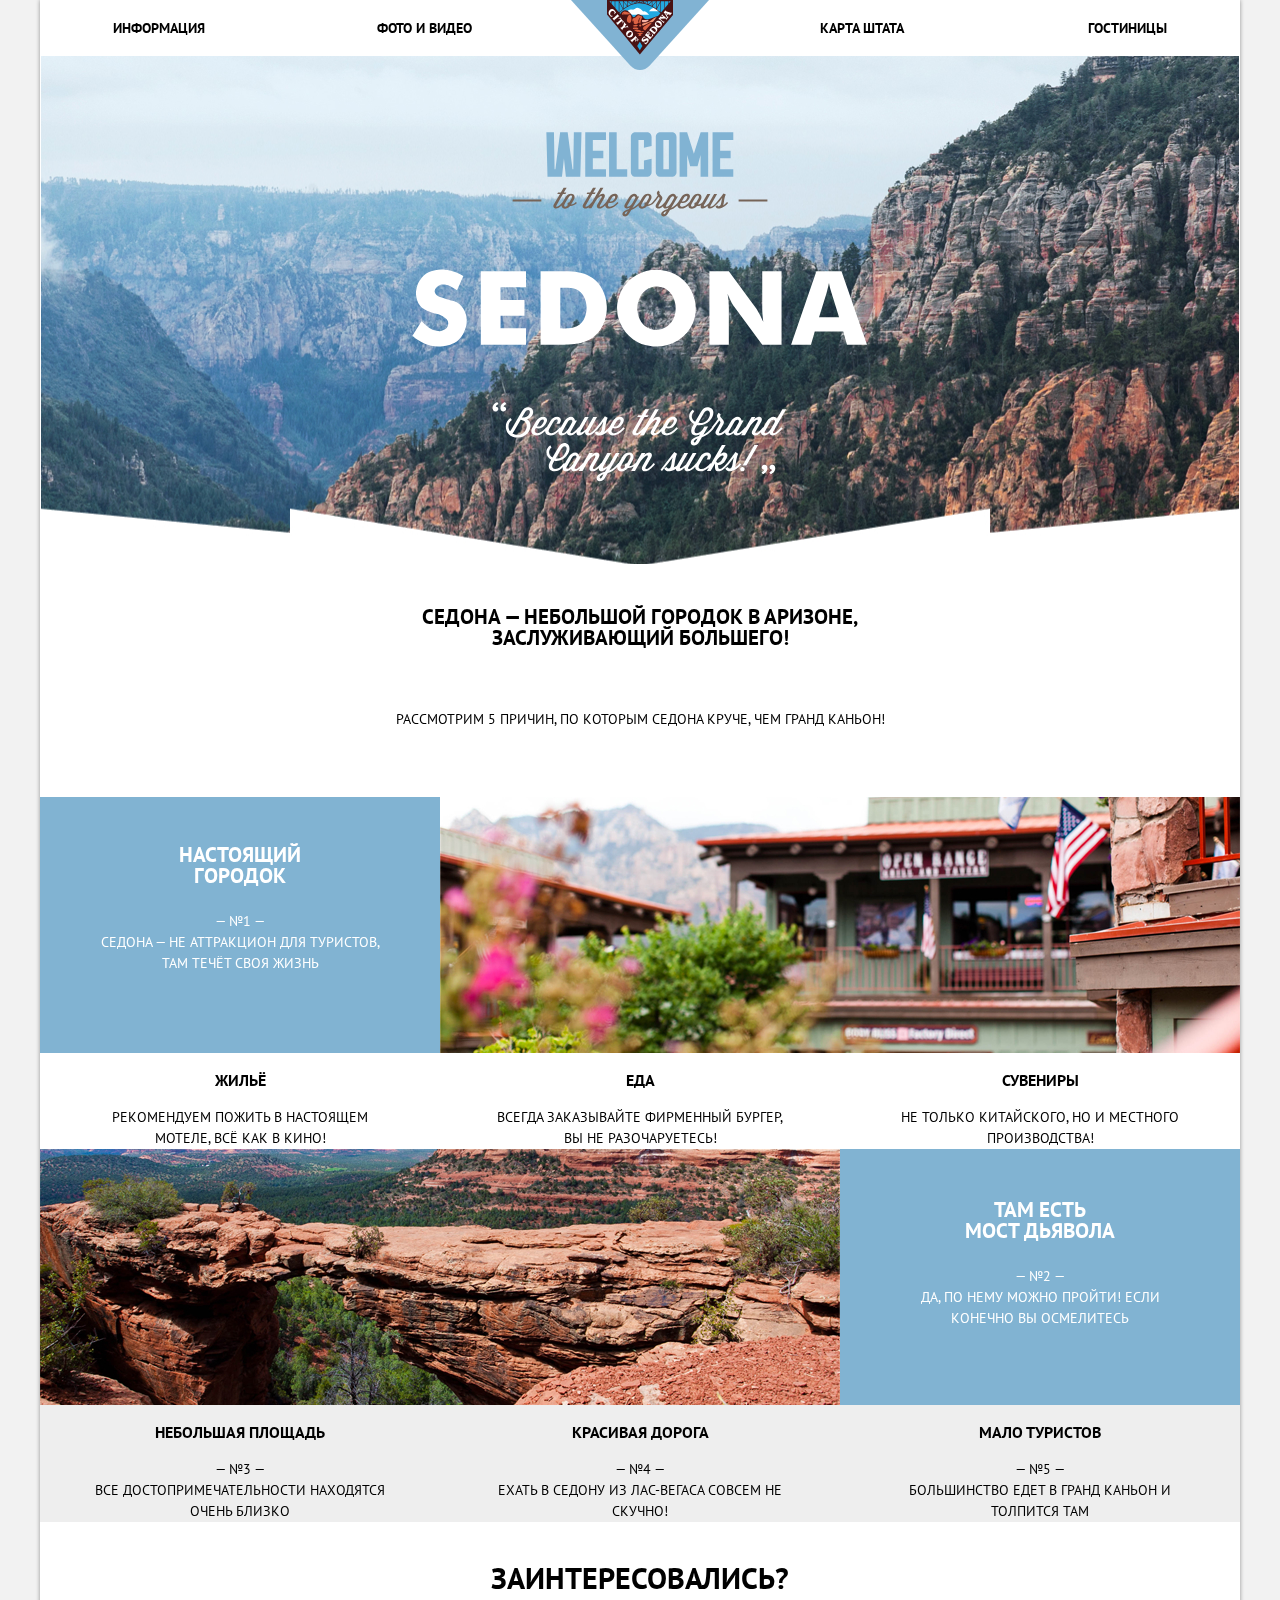
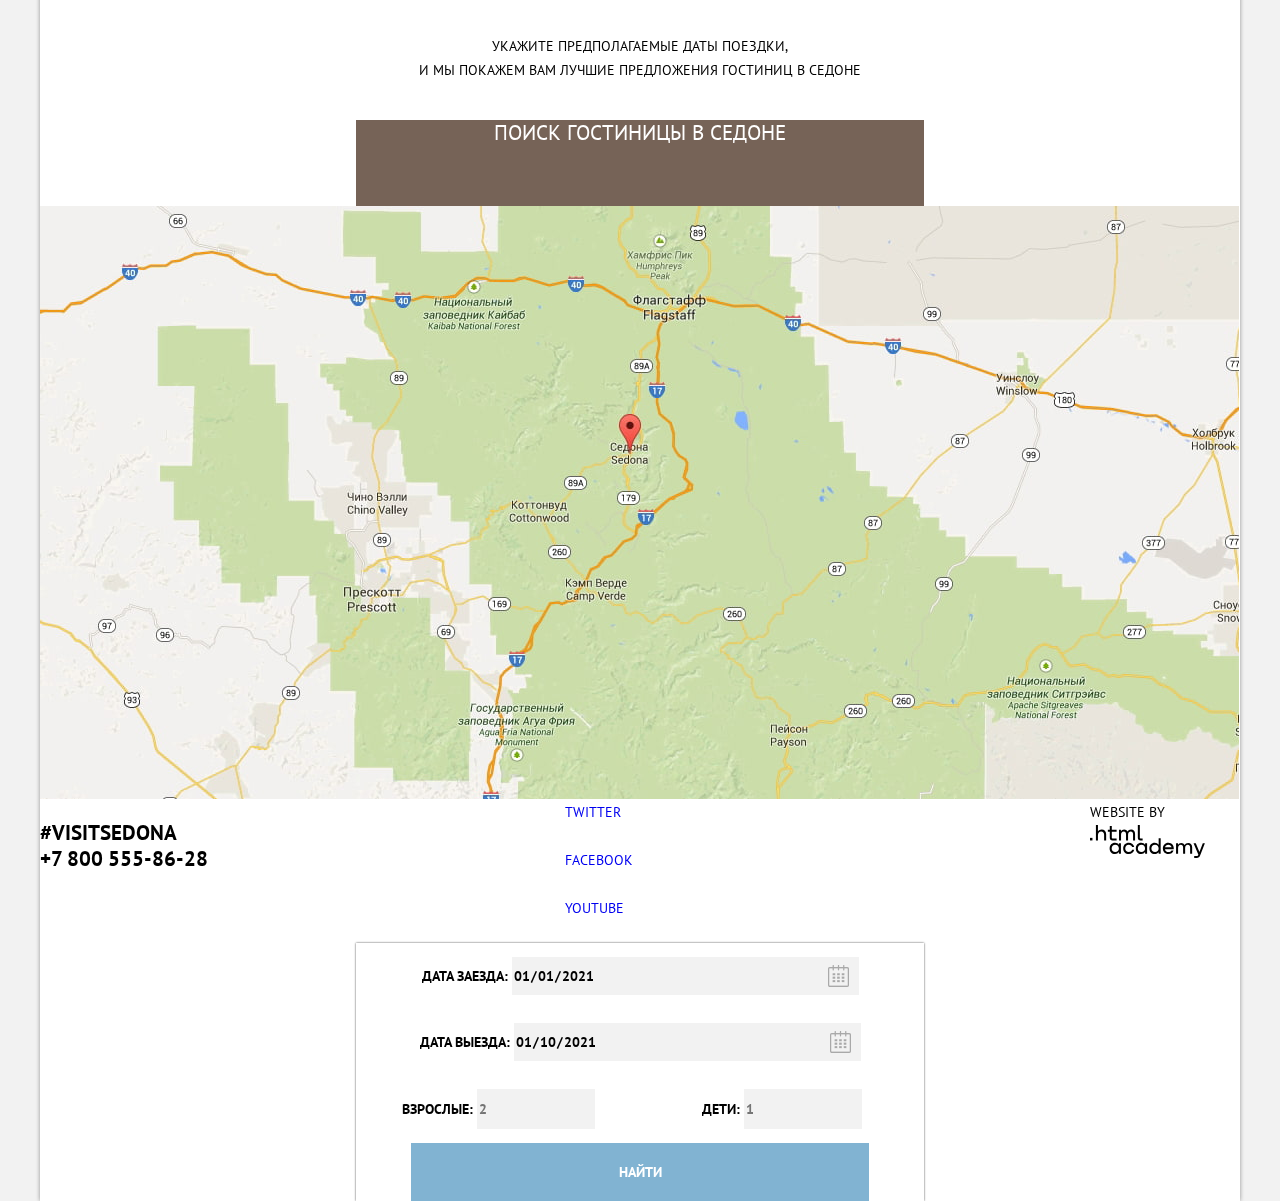
==== index.html @ ba6fc494 "Сетка на флексах для главной страницы" ====
<!DOCTYPE html>
<html class="page" lang="ru">
  <head>
    <meta charset="utf-8">
    <title>Седона — небольшой городок в Аризоне</title>
    <link href="https://fonts.googleapis.com/css2?family=PT+Sans:wght@400;700&display=swap" rel="stylesheet">
    <link href="css/normalize.css" rel="stylesheet">
    <link href="css/style.css" rel="stylesheet">
    <link rel="icon" href="favicon.ico">
    <link rel="icon" href="img/favicon/icon.svg" type="image/svg+xml">
    <link rel="apple-touch-icon" href="img/favicon/180.png">
    <link rel="manifest" href="manifest.webmanifest">
  </head>

  <body>
    <div class="wrapper">
    <header class="main-header">
      
        <a  class="main-header-logo">
          <img src="img/logo.svg" width="138" height="70" alt="Логотип сайта города «Седона»">
        </a>
      <nav class="main-nav"> 
          <ul class="site-nav">
            <li><a href="blank.html">Информация</a></li>
            <li><a href="blank.html">Фото и видео</a></li>
            <li><a href="blank.html">Карта штата</a></li>
            <li><a href="catalog.html">Гостиницы</a></li>
          </ul>
        
      </nav>
    </header>

    <main class="container">
      <div class="container-header"> 
        <div class="container-header-img">
          <img src="img/welcom_sedona.svg" width="456" height="350" alt="Добро пожаловать в Седону">
        </div>
        <h1>Седона — небольшой городок в Аризоне,<br> заслуживающий большего!</h1>
        <p>Рассмотрим 5 причин, по которым Седона круче, чем гранд каньон!</p>
      </div>
      <section class="features">
        <h2 class="visually-hidden">Преимущества и рекомендации</h2>
        <ul class="features-list">
          <li class="feature-item feature-item-left">
            <div>
            <h3>Настоящий <br> городок</h3>
            <p>— №1 —</p>
            <p>Седона — не аттракцион для туристов, там течёт своя жизнь</p>
            </div>
            <div>
              <img class="as" src="img/cause-1.jpg" width="800" height="256" alt="Одно из зданий города">
            </div>
          </li>
          <li>  
            <ul class="features-list features-list-body">
              <li class="feature-item">
                <h3>Жильё</h3>
                
                <p>Рекомендуем пожить в настоящем мотеле, всё как в кино!</p>
              </li>
              <li class="feature-item">
                <h3>Еда</h3>
                
                <p>Всегда заказывайте фирменный бургер, вы не разочаруетесь!</p>
              </li>
              <li class="feature-item">
                <h3>Сувениры</h3>
                
                <p>Не только китайского, но и местного производства!</p>
              </li>
            </ul>
          </li>
          <li class="feature-item feature-item-right">
            <div><img src="img/cause-2.jpg" width="800" height="256" alt="Мост дьявола"></div>
            <div>
              <h3>Там есть <br> Мост дьявола</h3>
              <p>— №2 —</p>
              <p>Да, по нему можно пройти! Если конечно вы осмелитесь</p>
            </div>
          </li>
          <li>
            <ul class="features-list feature-item-bg features-list-body">
              <li class="feature-item">
                <h3>небольшая площадь</h3>
                <p>— №3 —</p>
                <p>все достопримечательности находятся очень близко</p>
              </li>
              <li class="feature-item">
                <h3>красивая дорога</h3>
                <p>— №4 —</p>
                <p>ехать в седону из лас-вегаса совсем не скучно!</p>
              </li>
              <li class="feature-item">
                <h3>мало туристов</h3>
                <p>— №5 —</p>
                <p>большинство едет в гранд каньон и толпится там</p>
              </li>
            </ul>
          </li>
        </ul>
      </section>

      <section class="search">
        <h2 class="visually-hidden">Поиск гостиниц</h2>
        <h3>Заинтересовались?</h3>
        <p class="search-info">Укажите предполагаемые даты поездки,<br>и мы покажем вам лучшие предложения гостиниц в седоне</p>
        <a class="button modal-button" href="blank.html">Поиск гостиницы в Седоне</a>
      </section>

      <section class="map">
        <h2 class="visually-hidden">Карта города</h2>
        <img src="img/map.jpg" width="1199" height="594" alt="Картагорода Седона">
      </section>
    
    </main>

    <footer class="main-footer">
      <div class="container">
      <section class="footer-contacts">
        <h2 class="visually-hidden">Телефон</h2>
        <p>
          #visitSEDONA<br>
          <a  class="footer-phone" href="tel:+78005558628">+7 800 555-86-28</a>
        </p>
      </section>
      <section class="footer-social">
        <h2 class="visually-hidden">Социальные сети</h2>
        <ul class="footer-social-icon">
          <li>
            <a class="social-link social-link_twitter" href="#">Twitter</a>
          </li>
          <li>
            <a class="social-link social-link_facebook" href="#">Facebook</a>
          </li>
          <li>
            <a class="social-link social-link_youtube" href="#">YouTube</a>
          </li>
        </ul>
      </section>
      <p class="footer-copyright">
        Website by
        <a  class="footer-copy footer-copy_logo" href="https://htmlacademy.ru/intensive/htmlcss"></a>
      </p>
    </div>
    </footer>

    <section class="modal">
      <h2 class="visually-hidden">Форма поиска</h2>
      <form class="search-form" action="https://echo.htmlacademy.ru" method="post">
        <p>
          <label for="appointment-date">Дата заезда:</label>
          <input id="appointment-date" type="date" name="date" value="2021-01-01"> 
        </p>
        <p>
          <label for="checkout-date">Дата выезда:</label>
          <input id="checkout-date" type="date" name="date" value="2021-01-10">
        </p>
        <p>
          <label for="appointment-name">Взрослые:</label>
          <input id="appointment-name" type="number" name="grown" placeholder="2">
        </p>
        <p>
          <label for="appointment-phone">Дети:</label>
          <input id="appointment-phone" type="number" name="child" placeholder="1">
        </p>
        <button class="button search-button" type="submit">Найти</button>
      </form>
    </section>
  </div>
  </body>
</html>
---- css/style.css ----
/* Variables */

:root {
  --basic-black: #000000;
  --basic-white: #ffffff;
  --text-hover: #81b3d2;
  --button-first-default: #81b3d2;
  --button-first-hover: #669ec0;
  --button-first-activated: #5496bd;
  --button-second-default: #766357;
  --button-second-hover: #604e43;
  --button-second-activated: #503e33;
  --button-third-default: #81b3d2;
  --button-third-hover: #669ec0;
  --button-third-activated: #5496bd;
  --nav-default: #766357;
  --nav-hover: #81b3d2;
  --nav-focus: #000000;
  --list-item-header: #81b3d2;
  --list-item-bg: #eeeeee;
  --sorting-list-default: #81b3d2;
  --sorting-list-hover: #81b3d2;
  --sorting-list-focus: #000000;
  --catalog-name-hover: #81b3d2;

  --special-catalog: #666666;
  --special-search: #333333;
  --special-rating: #f2f2f2;
}

/* Global */

html {
  background-color: #f2f2f2;
}

.page {
  height: 100%;
}

.wrapper {
  background-color: #ffffff;
  max-width: 1200px;
  margin: 0 auto;
  font-family: "PT Sans", Arial, sans-serif;
  font-size: 14px;
  line-height: 21px;
  font-weight: 400;
  color: var(--basic-black);
  text-transform: uppercase;
  filter: drop-shadow(0 0 2px rgba(0, 0, 0, 0.4));
  min-height: 100%;
  display: grid;
  grid-template-rows: min-content 1fr min-content;
  align-content: start;
}

a {
  text-decoration: none;
}

img {
  max-width: 100%;
  height: auto;
}

.visually-hidden {
  position: absolute;
  width: 1px;
  height: 1px;
  margin: -1px;
  border: 0;
  padding: 0;
  white-space: nowrap;
  clip-path: inset(100%);
  clip: rect(0 0 0 0);
  overflow: hidden;
}

/* Main header */

.main-header {
  grid-column: 1 / -1;
  grid-row: 1 / 2;
  display: grid;
  grid-template-rows: min-content 1fr;
  position: relative;
}

.main-nav {
  padding: 15px 73px;
  font-size: 14px;
  line-height: 26px;
  font-weight: 700;
  color: var(--basic-black);
  background-color: transparent;
}

.main-header-logo {
  order: 1;
  justify-self: center;
  position: absolute;
  left: 531px;
  top: 0;
}

.main-nav-wrapper {
  background-color: var(--basic-white);
}

.site-nav {
  display: grid;
  grid-template-columns: repeat(4, 1fr);
  margin: 0;
  padding: 0;
  list-style: none;
}

.site-nav li:first-of-type,
.site-nav li:nth-of-type(2) {
  text-align: left;
}
.site-nav li:last-of-type,
.site-nav li:nth-last-of-type(2) {
  text-align: right;
}

/* User navigation */

.site-nav a {
  color: var(--basic-black);
}

.site-nav a:hover {
  color: var(--nav-hover);
}
.site-nav a:focus {
  color: var(--nav-focus);
  opacity: 30%;
}

.site-nav a:default {
  color: var(--nav-default);
}

.container-header {
  display: flex;
  flex-direction: column;
  align-items: center;
}

.container-header-img {
  padding: 76px 371px;
  background-color: #806969;
  background-image: url("../img/bg.jpg");
  background-position: top center;
  background-repeat: no-repeat;
}

.container-header h1 {
  font-size: 21px;
  text-align: center;
  margin: 42px 10px;
}

.container-header p {
  line-height: 26px;
  margin: 16px 10px 51px;
}

/* Features */

.features-list {
  list-style: none;
  padding: 0;
}

.features-list-body {
  display: grid;
  grid-template-columns: repeat(3, 1fr);
}

.feature-item {
  text-align: center;
}

.feature-item-left {
  display: grid;
  grid-template-columns: 400px 1fr;
  background-color: var(--list-item-header);
  color: var(--basic-white);
}

.feature-item-left h3 {
  font-size: 21px;
  line-height: 21px;
  font-weight: 700;
  margin: 47px 10px 25px;
}

.feature-item-right {
  display: grid;
  grid-template-columns: 1fr 400px;
  background-color: var(--list-item-header);
  color: var(--basic-white);
}

.feature-item-right h3 {
  font-size: 21px;
  line-height: 21px;
  font-weight: 700;
  margin: 50px 10px 25px;
}

.feature-item p {
  margin: 0 49px;
}

.feature-item img {
  display: block;
}

.feature-item-bg {
  background-color: var(--list-item-bg);
}

/* Search */

.search {
  display: flex;
  flex-direction: column;
  align-items: center;
  line-height: 24px;
}

.search h3 {
  font-size: 30px;
  font-weight: 700;
}

.search-info {
  font-size: 14px;
  text-align: center;
}

/* Button */

.button {
  font: inherit;
  text-align: center;
  color: var(--basic-white);
  vertical-align: middle;
  text-transform: uppercase;
  border: none;
}

.modal-button {
  display: inline-block;
  width: 568px;
  height: 86px;
  font-size: 21px;
  line-height: 26px;
  margin-top: 24px;
  background-color: var(--button-second-default);
}

.modal-button:hover {
  background-color: var(--button-second-hover);
}

.modal-button:active {
  background-color: var(--button-second-activated);
}

.map {
  display: flex;
}

/* Main footer */

.main-footer {
  line-height: 26px;
  background-position: 0 0;
  background-repeat: repeat;
}

.main-footer .container {
  display: grid;
  grid-template-columns: 1fr 1fr 1fr;
}

.footer-contacts {
  margin: 0;
  width: 200px;
  font-size: 21px;
  font-weight: 700;
}

.footer-contacts a {
  color: var(--basic-black);
  text-decoration: none;
}

.footer-social {
  width: 150px;
  justify-self: center;
}

.footer-copyright {
  max-width: 150px;
  margin: 0;
  justify-self: end;
}

/* Social button */

.footer-social-icon {
  display: flex;
  flex-direction: column;
  justify-content: space-between;
  margin: 0;
  padding: 0;
  list-style: none;
}

.social-link {
  display: inline-block;
  text-align: center;
  width: 46px;
  height: 48px;
}

.footer-copy {
  display: inline-block;
  width: 115px;
  height: 33px;
}

.footer-copy_logo {
  background-image: url(../img/logo_htmlacademy.svg);
}

.footer-copy_logo:hover {
  background-image: url(../img/logo_htmlacademy-hover.svg);
}

.footer-copy_logo:active {
  background-image: url(../img/logo_htmlacademy-active.svg);
}

/* Modal */

.modal {
  width: 568px;
  justify-self: center;
  line-height: 26px;
  font-weight: 700;
  text-align: center;
  color: var(--basic-black);
  background-color: var(--basic-white);
  box-shadow: 0 0 2px rgba(0, 0, 0, 0.7);
}

/* Modal form */

.search-form {
  display: grid;
  grid-template-columns: repeat(2, 1fr);
}

.search-form p,
.search-form .search-button {
  grid-column: 1 / -1;
}

.search-form p:nth-last-of-type(2) {
  grid-column: 1 / 2;
}
.search-form p:last-of-type {
  grid-column: 2 / -1;
}
.search-form input[type="date"],
.search-form input[type="date"] {
  font: inherit;
  background-color: #f2f2f2;
  text-transform: uppercase;
  border: none;
  width: 346px;
  height: 38px;
}

.search-form input[type="number"],
.search-form input[type="number"] {
  font: inherit;
  background-color: #f2f2f2;
  text-transform: uppercase;
  border: none;
  width: 114px;
  height: 38px;
}

[type="date"] {
  background: #f2f2f2 url(../img/calendar.png) 97% 50% no-repeat;
  background-size: 21px;
}

[type="date"]:hover {
  background: #f2f2f2 url(../img/calendar-hover.png) 97% 50% no-repeat;
  background-size: 21px;
}

[type="date"]:active {
  background: #f2f2f2 url(../img/calendar-active.png) 97% 50% no-repeat;
  background-size: 21px;
}

[type="date"]::-webkit-inner-spin-button {
  display: none;
}
[type="date"]::-webkit-calendar-picker-indicator {
  opacity: 0;
}

.search-button {
  width: 458px;
  height: 58px;
  background-color: var(--button-first-default);
  justify-self: center;
}

.search-button:hover {
  background-color: var(--button-first-hover);
}

.search-button:active {
  background-color: var(--button-first-activated);
}

/* Filters */

.filter {
  font-size: 14px;
  line-height: 21px;
  color: var(--basic-white);
  background-color: #806969;
  background-image: url("../img/search-bg.png");
  background-position: top center;
  background-repeat: no-repeat;
}

.filter ul {
  list-style: none;
  line-height: 22px;
}

.filter h3 {
  font-size: 16px;
  font-weight: 700;
}

.catalog-filter {
  display: grid;
  grid-template-columns: min-content min-content 1fr;
  margin: 0;
  margin-bottom: 15px;
  padding: 0;
}

.price-filter {
  width: 317px;
  margin: 0 73px;
  padding: 0;
  justify-self: end;
}

/* Catalog */

.sorting {
  font-size: 12px;
  line-height: 18px;
  display: grid;
  grid-template-columns: repeat(4, 1fr);
}

.sorting h3 {
  font-size: 21px;
  line-height: 26px;
  font-weight: 700;
}

.sorting-list {
  list-style: none;
}

.sorting-list a {
  color: var(--basic-black);
  opacity: 30%;
}

.sorting-list a:hover {
  color: var(--sorting-list-hover);
  opacity: 100%;
}
.sorting-list a:focus {
  color: var(--sorting-list-focus);
  opacity: 100%;
}

.sorting-list a:default {
  color: var(--sorting-list-default);
  opacity: 100%;
}

.catalog-item {
  list-style: none;
  display: grid;
  grid-template-columns: 135px 1fr 112px;
}

.catalog-item-info {
  order: 1;
}

.catalog-rating {
  order: 2;
}

.catalog-item h3 {
  font-size: 21px;
  line-height: 26px;
  font-weight: 700;
}

.catalog-item-name {
  color: var(--basic-black);
}

.catalog-item-name:hover {
  color: var(--catalog-name-hover);
}
.catalog-item-name:focus {
  color: var(--basic-black);
  opacity: 30%;
}

.catalog-rating {
  color: var(--special-catalog);
}

.catalog-rating p {
  background-color: var(--special-rating);
}

.details-button {
  display: inline-block;
  width: 110px;
  height: 27px;
  background-color: var(--button-third-default);
}

.details-button:hover {
  background-color: var(--button-third-hover);
}

.details-button:active {
  color: rgba(255, 255, 255, 0.3);
  background-color: var(--button-third-activated);
}

.reservation-button {
  width: 142px;
  height: 27px;
  background-color: var(--button-second-default);
}

.reservation-button:hover {
  background-color: var(--button-second-hover);
}

.reservation-button:active {
  background-color: var(--button-second-activated);
}
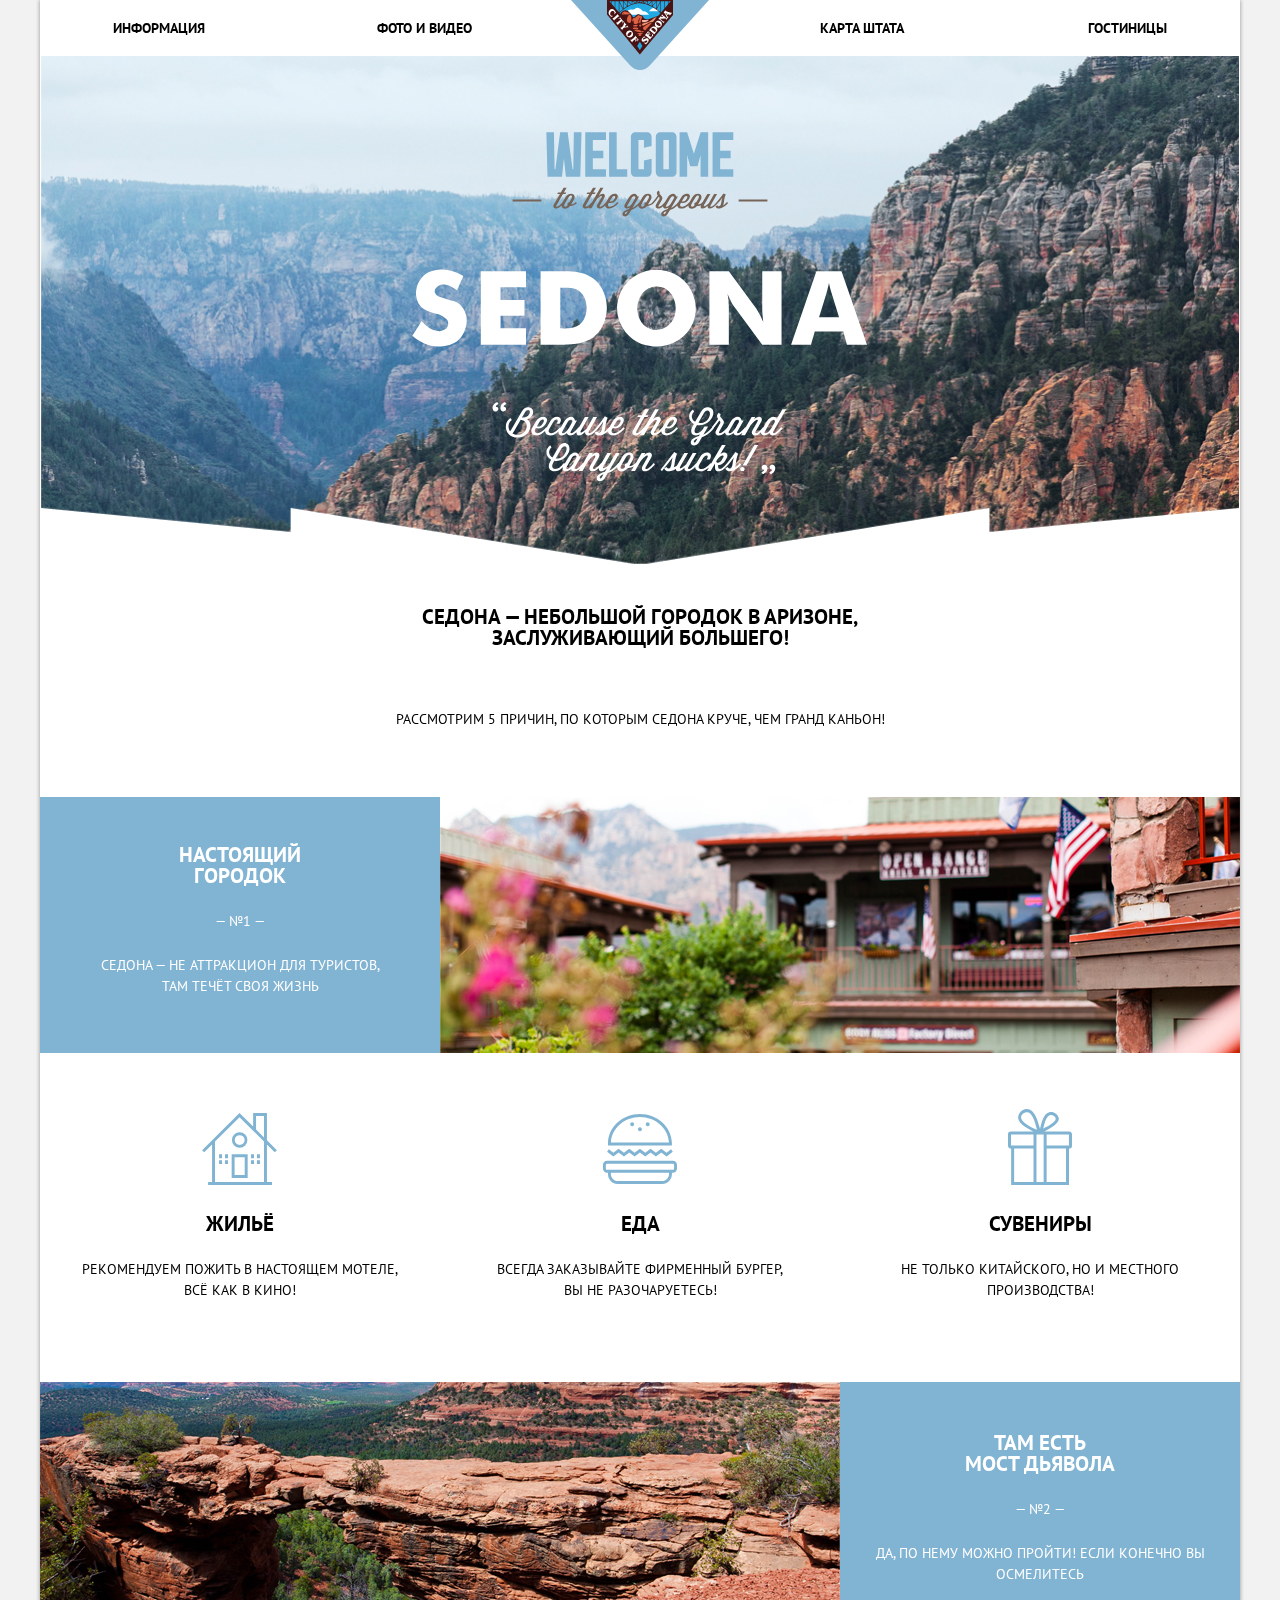
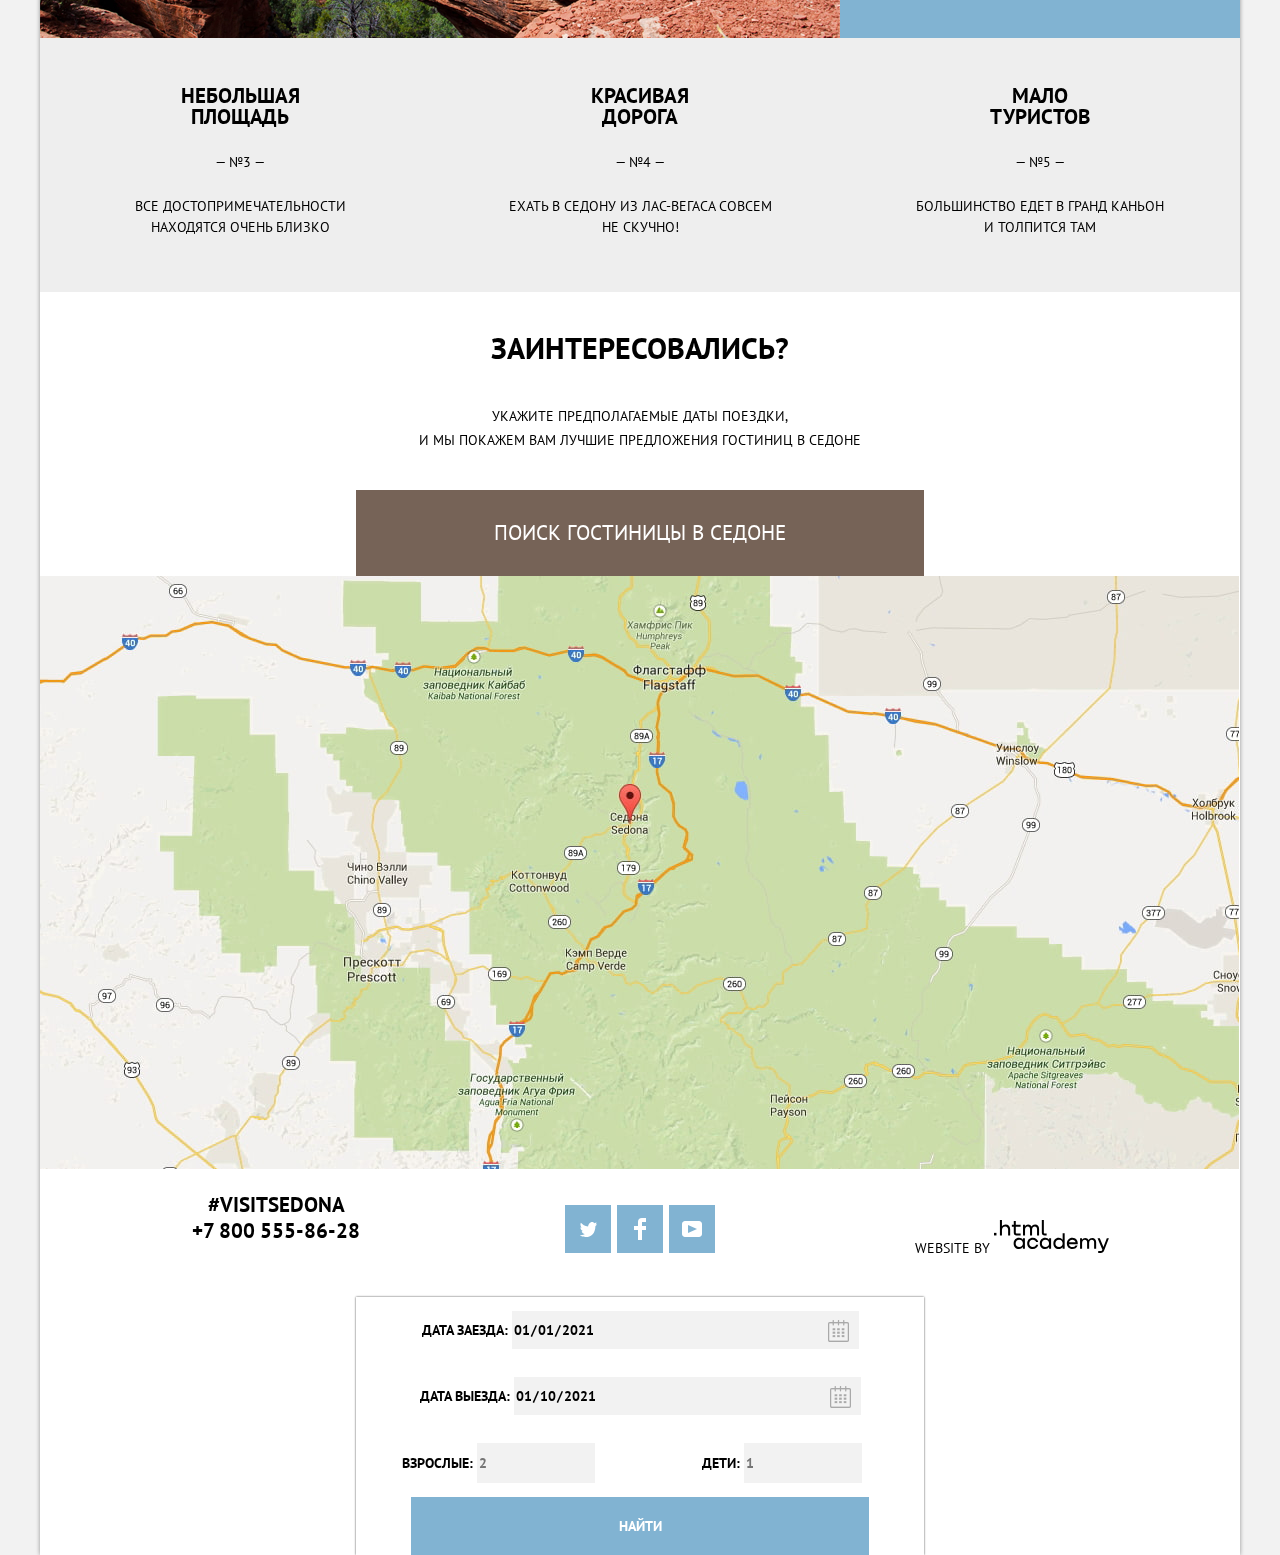
==== commit 4f59a4a1: "Декоративные элементы на главной странице" ====
--- a/index.html
+++ b/index.html
@@ -45,7 +45,7 @@
             <div>
             <h3>Настоящий <br> городок</h3>
             <p>— №1 —</p>
-            <p>Седона — не аттракцион для туристов, там течёт своя жизнь</p>
+            <p class="feature-item-left-p">Седона — не аттракцион для туристов,<br>там течёт своя жизнь</p>
             </div>
             <div>
               <img class="as" src="img/cause-1.jpg" width="800" height="256" alt="Одно из зданий города">
@@ -54,19 +54,19 @@
           <li>  
             <ul class="features-list features-list-body">
               <li class="feature-item">
-                <h3>Жильё</h3>
+                <h3 class="feature-item-icon icon-left">Жильё</h3>
                 
-                <p>Рекомендуем пожить в настоящем мотеле, всё как в кино!</p>
+                <p class="feature-item-p">Рекомендуем пожить в настоящем мотеле,<br>всё как в кино!</p>
               </li>
               <li class="feature-item">
-                <h3>Еда</h3>
+                <h3 class="feature-item-icon icon-middle">Еда</h3>
                 
-                <p>Всегда заказывайте фирменный бургер, вы не разочаруетесь!</p>
+                <p class="feature-item-p">Всегда заказывайте фирменный бургер,<br>вы не разочаруетесь!</p>
               </li>
               <li class="feature-item">
-                <h3>Сувениры</h3>
+                <h3 class="feature-item-icon icon-right">Сувениры</h3>
                 
-                <p>Не только китайского, но и местного производства!</p>
+                <p class="feature-item-p">Не только китайского, но и местного<br>производства!</p>
               </li>
             </ul>
           </li>
@@ -75,25 +75,25 @@
             <div>
               <h3>Там есть <br> Мост дьявола</h3>
               <p>— №2 —</p>
-              <p>Да, по нему можно пройти! Если конечно вы осмелитесь</p>
+              <p class="feature-item-right-p">Да, по нему можно пройти! Если конечно вы осмелитесь</p>
             </div>
           </li>
           <li>
             <ul class="features-list feature-item-bg features-list-body">
-              <li class="feature-item">
+              <li class="feature-item feature-item-last">
                 <h3>небольшая площадь</h3>
                 <p>— №3 —</p>
-                <p>все достопримечательности находятся очень близко</p>
+                <p class="feature-item-last-p">все достопримечательности<br>находятся очень близко</p>
               </li>
-              <li class="feature-item">
+              <li class="feature-item feature-item-last">
                 <h3>красивая дорога</h3>
                 <p>— №4 —</p>
-                <p>ехать в седону из лас-вегаса совсем не скучно!</p>
+                <p class="feature-item-last-p">ехать в седону из лас-вегаса совсем<br>не скучно!</p>
               </li>
-              <li class="feature-item">
+              <li class="feature-item feature-item-last">
                 <h3>мало туристов</h3>
                 <p>— №5 —</p>
-                <p>большинство едет в гранд каньон и толпится там</p>
+                <p class="feature-item-last-p">большинство едет в гранд каньон<br>и толпится там</p>
               </li>
             </ul>
           </li>
@@ -127,13 +127,28 @@
         <h2 class="visually-hidden">Социальные сети</h2>
         <ul class="footer-social-icon">
           <li>
-            <a class="social-link social-link_twitter" href="#">Twitter</a>
+            <a class="social-link" href="#">
+              <svg width="46" height="48" viewBox="0 0 46 48" fill="none" xmlns="http://www.w3.org/2000/svg">
+                <rect width="46" height="48" fill="#81B3D2"/>
+                <path d="M25.95 17.1441C27.635 16.6481 28.934 17.4141 29.527 18.3231C30.2 18.0921 30.858 17.8421 31.538 17.6151C31.5249 18.3015 31.2117 18.9476 30.681 19.3831C31.366 19.5531 31.985 18.8921 31.985 18.8921C31.816 19.8921 30.979 20.6801 30.422 20.9161C30.191 27.6661 27.247 32.1331 20.345 31.9981H19.899C19.489 31.9981 15.735 31.5381 15.001 30.1111C17.272 30.3071 18.894 29.6891 19.694 28.9341C18.734 28.6341 17.015 28.4571 16.715 25.9841C17.064 26.0901 17.279 26.2121 17.905 26.1031C16.705 25.2471 15.374 24.5301 15.448 22.3301C15.733 22.6581 16.515 22.8661 16.788 22.8021C16.085 22.5611 14.818 19.4421 15.894 17.8501C17.712 19.7041 19.629 21.4561 23.046 21.6231C23.254 19.3301 24.183 17.7931 25.95 17.1441Z" fill="white"/>
+              </svg>
+            </a>
           </li>
           <li>
-            <a class="social-link social-link_facebook" href="#">Facebook</a>
+            <a class="social-link" href="#">
+              <svg width="46" height="48" fill="none" xmlns="http://www.w3.org/2000/svg">
+                <path class="path1" fill="#81B3D2" d="M0 0h46v48H0z"/>
+                <path d="M29 17v-4h-4a4 4 0 00-4 4v4h-4v4h4v10h4V25h4v-4h-4v-4h4z" fill="#fff"/>
+              </svg>
+            </a>
           </li>
           <li>
-            <a class="social-link social-link_youtube" href="#">YouTube</a>
+            <a class="social-link" href="#">
+              <svg width="46" height="48" viewBox="0 0 46 48" fill="none" xmlns="http://www.w3.org/2000/svg">
+                <rect width="46" height="48" fill="#81B3D2"/>
+                <path fill-rule="evenodd" clip-rule="evenodd" d="M16 16H30C31.65 16 33 17.35 33 19V29C33 30.65 31.65 32 30 32H16C14.35 32 13 30.65 13 29V19C13 17.35 14.35 16 16 16ZM19.027 20.002V27.998L28.014 24L19.027 20.002Z" fill="white"/>
+              </svg>
+            </a>
           </li>
         </ul>
       </section>
--- a/css/style.css
+++ b/css/style.css
@@ -22,6 +22,8 @@
   --sorting-list-hover: #81b3d2;
   --sorting-list-focus: #000000;
   --catalog-name-hover: #81b3d2;
+  --social-hover: #669ec0;
+  --social-active: #5496bd;
 
   --special-catalog: #666666;
   --special-search: #333333;
@@ -50,9 +52,6 @@
   text-transform: uppercase;
   filter: drop-shadow(0 0 2px rgba(0, 0, 0, 0.4));
   min-height: 100%;
-  display: grid;
-  grid-template-rows: min-content 1fr min-content;
-  align-content: start;
 }
 
 a {
@@ -78,14 +77,6 @@
 }
 
 /* Main header */
-
-.main-header {
-  grid-column: 1 / -1;
-  grid-row: 1 / 2;
-  display: grid;
-  grid-template-rows: min-content 1fr;
-  position: relative;
-}
 
 .main-nav {
   padding: 15px 73px;
@@ -109,11 +100,19 @@
 }
 
 .site-nav {
-  display: grid;
-  grid-template-columns: repeat(4, 1fr);
+  display: flex;
+
   margin: 0;
   padding: 0;
   list-style: none;
+}
+
+.site-nav li {
+  width: 265px;
+}
+
+.site-nav li:nth-child(3) {
+  margin-left: auto;
 }
 
 .site-nav li:first-of-type,
@@ -153,6 +152,7 @@
   padding: 76px 371px;
   background-color: #806969;
   background-image: url("../img/bg.jpg");
+  background-size: 100% auto;
   background-position: top center;
   background-repeat: no-repeat;
 }
@@ -182,6 +182,13 @@
 
 .feature-item {
   text-align: center;
+  margin: 0;
+}
+
+.feature-item h3 {
+  font-size: 21px;
+  line-height: 21px;
+  font-weight: 700;
 }
 
 .feature-item-left {
@@ -191,11 +198,20 @@
   color: var(--basic-white);
 }
 
+.feature-item-left p,
+.feature-item-right p {
+  margin: 0;
+}
+
+.feature-item-left-p,
+.feature-item-right-p {
+  margin: 0;
+  padding-top: 23px;
+}
+
 .feature-item-left h3 {
-  font-size: 21px;
-  line-height: 21px;
-  font-weight: 700;
-  margin: 47px 10px 25px;
+  padding: 47px 10px 25px;
+  margin: 0;
 }
 
 .feature-item-right {
@@ -206,14 +222,8 @@
 }
 
 .feature-item-right h3 {
-  font-size: 21px;
-  line-height: 21px;
-  font-weight: 700;
-  margin: 50px 10px 25px;
-}
-
-.feature-item p {
-  margin: 0 49px;
+  padding: 50px 10px 25px;
+  margin: 0;
 }
 
 .feature-item img {
@@ -222,6 +232,72 @@
 
 .feature-item-bg {
   background-color: var(--list-item-bg);
+}
+
+.feature-item .feature-item-p {
+  padding: 0 10px 81px;
+}
+
+.feature-item-icon {
+  font-size: 21px;
+  font-weight: bold;
+  margin: 0;
+  padding-bottom: 25px;
+}
+
+.feature-item-p {
+  margin: 0;
+}
+
+.feature-item .feature-item-icon {
+  padding-top: 160px;
+  position: relative;
+}
+
+.icon-left::before {
+  content: "";
+  position: absolute;
+  top: 60px;
+  left: 162px;
+  width: 75px;
+  height: 72px;
+  background-image: url("../img/icon/house.svg");
+  background-repeat: no-repeat;
+}
+.icon-middle::before {
+  content: "";
+  position: absolute;
+  top: 61px;
+  left: 162px;
+  width: 75px;
+  height: 70px;
+  background-image: url("../img/icon/eat.svg");
+  background-repeat: no-repeat;
+}
+.icon-right::before {
+  content: "";
+  position: absolute;
+  top: 55px;
+  left: 168px;
+  width: 64px;
+  height: 77px;
+  background-image: url("../img/icon/gift.svg");
+  background-repeat: no-repeat;
+}
+
+.feature-item-last h3 {
+  margin: 0 auto;
+  padding: 47px 10px 25px;
+  width: 150px;
+}
+
+.feature-item-last p {
+  margin: 0;
+}
+
+.feature-item-last-p {
+  margin: 0;
+  padding: 23px 10px 54px;
 }
 
 /* Search */
@@ -255,12 +331,12 @@
 }
 
 .modal-button {
-  display: inline-block;
   width: 568px;
-  height: 86px;
+  height: 56px;
   font-size: 21px;
   line-height: 26px;
   margin-top: 24px;
+  padding-top: 30px;
   background-color: var(--button-second-default);
 }
 
@@ -287,6 +363,8 @@
 .main-footer .container {
   display: grid;
   grid-template-columns: 1fr 1fr 1fr;
+  margin: 0;
+  padding: 23px 0 36px;
 }
 
 .footer-contacts {
@@ -294,6 +372,14 @@
   width: 200px;
   font-size: 21px;
   font-weight: 700;
+  text-align: center;
+  margin: 0;
+  padding-left: 136px;
+}
+
+.footer-contacts p {
+  margin: 0;
+  padding: 0;
 }
 
 .footer-contacts a {
@@ -303,24 +389,33 @@
 
 .footer-social {
   width: 150px;
+  padding: 0;
   justify-self: center;
 }
 
+.main-footer p {
+  margin: 0;
+}
+
 .footer-copyright {
-  max-width: 150px;
-  margin: 0;
   justify-self: end;
+  align-self: end;
+  padding-right: 131px;
 }
 
 /* Social button */
 
 .footer-social-icon {
   display: flex;
-  flex-direction: column;
   justify-content: space-between;
+  align-items: flex-end;
   margin: 0;
   padding: 0;
   list-style: none;
+}
+
+.footer-social-icon li {
+  padding-top: 13px;
 }
 
 .social-link {
@@ -330,10 +425,26 @@
   height: 48px;
 }
 
+.social-link:hover rect,
+.social-link:hover .path1 {
+  fill: var(--social-hover);
+}
+.social-link:focus path,
+.social-link:active path {
+  fill: rgba(255, 255, 255, 0.3);
+}
+.social-link:focus rect,
+.social-link:active rect,
+.social-link:focus .path1,
+.social-link:active .path1 {
+  fill: var(--social-active);
+}
+
 .footer-copy {
   display: inline-block;
   width: 115px;
   height: 33px;
+  margin: 0;
 }
 
 .footer-copy_logo {
@@ -444,8 +555,10 @@
   color: var(--basic-white);
   background-color: #806969;
   background-image: url("../img/search-bg.png");
+  background-size: 100% auto;
   background-position: top center;
   background-repeat: no-repeat;
+  margin-bottom: 29px;
 }
 
 .filter ul {
@@ -461,9 +574,6 @@
 .catalog-filter {
   display: grid;
   grid-template-columns: min-content min-content 1fr;
-  margin: 0;
-  margin-bottom: 15px;
-  padding: 0;
 }
 
 .price-filter {
@@ -479,17 +589,35 @@
   font-size: 12px;
   line-height: 18px;
   display: grid;
-  grid-template-columns: repeat(4, 1fr);
+  grid-template-columns: min-content min-content 1fr min-content;
+  margin: 0;
+  padding: 0 73px;
 }
 
 .sorting h3 {
+  width: 117px;
+  justify-self: start;
   font-size: 21px;
   line-height: 26px;
   font-weight: 700;
+  padding: 0;
+  padding-right: 46px;
+  margin: 0;
+}
+
+.sorting-paragraph {
+  line-height: 18px;
+  margin: 0;
+
+  padding-right: 40px;
 }
 
 .sorting-list {
+  display: flex;
+  justify-content: flex-start;
   list-style: none;
+  padding: 0;
+  margin: 0;
 }
 
 .sorting-list a {
@@ -511,24 +639,55 @@
   opacity: 100%;
 }
 
+.catalog-list {
+  list-style: none;
+  margin: 0;
+  padding: 0;
+}
+
 .catalog-item {
-  list-style: none;
   display: grid;
-  grid-template-columns: 135px 1fr 112px;
+  grid-template-columns: 135px 1fr;
+  column-gap: 29px;
+  padding: 30px 73px;
+}
+
+.catalog-item p {
+  margin: 0;
+  padding: 0;
+}
+
+.catalog-item img {
+  display: block;
 }
 
 .catalog-item-info {
-  order: 1;
-}
-
-.catalog-rating {
-  order: 2;
-}
-
-.catalog-item h3 {
+  display: flex;
+  justify-content: space-between;
+}
+
+.catalog-item-spec {
+  display: flex;
+  flex-direction: column;
+  justify-content: space-between;
+}
+
+.catalog-item-type {
+  display: flex;
+  justify-content: space-between;
+}
+
+.catalog-item-type p {
+  margin: 0;
+  padding: 0;
+}
+
+.catalog-item-spec h3 {
   font-size: 21px;
   line-height: 26px;
   font-weight: 700;
+  margin: 0;
+  padding: 0;
 }
 
 .catalog-item-name {
@@ -543,12 +702,34 @@
   opacity: 30%;
 }
 
-.catalog-rating {
+.catalog-item-rating {
+  display: flex;
+  flex-wrap: wrap;
+  flex-direction: column;
+  justify-content: space-between;
   color: var(--special-catalog);
 }
 
-.catalog-rating p {
+.catalog-item-rating p:nth-child(2) {
   background-color: var(--special-rating);
+}
+
+.rating-star {
+  margin: 0;
+  padding: 0;
+  align-self: flex-end;
+  height: 17px;
+  background: url("../img/icon/star.svg") space;
+}
+
+.rating-star-four {
+  width: 91px;
+}
+.rating-star-three {
+  width: 67px;
+}
+.rating-star-two {
+  width: 43px;
 }
 
 .details-button {
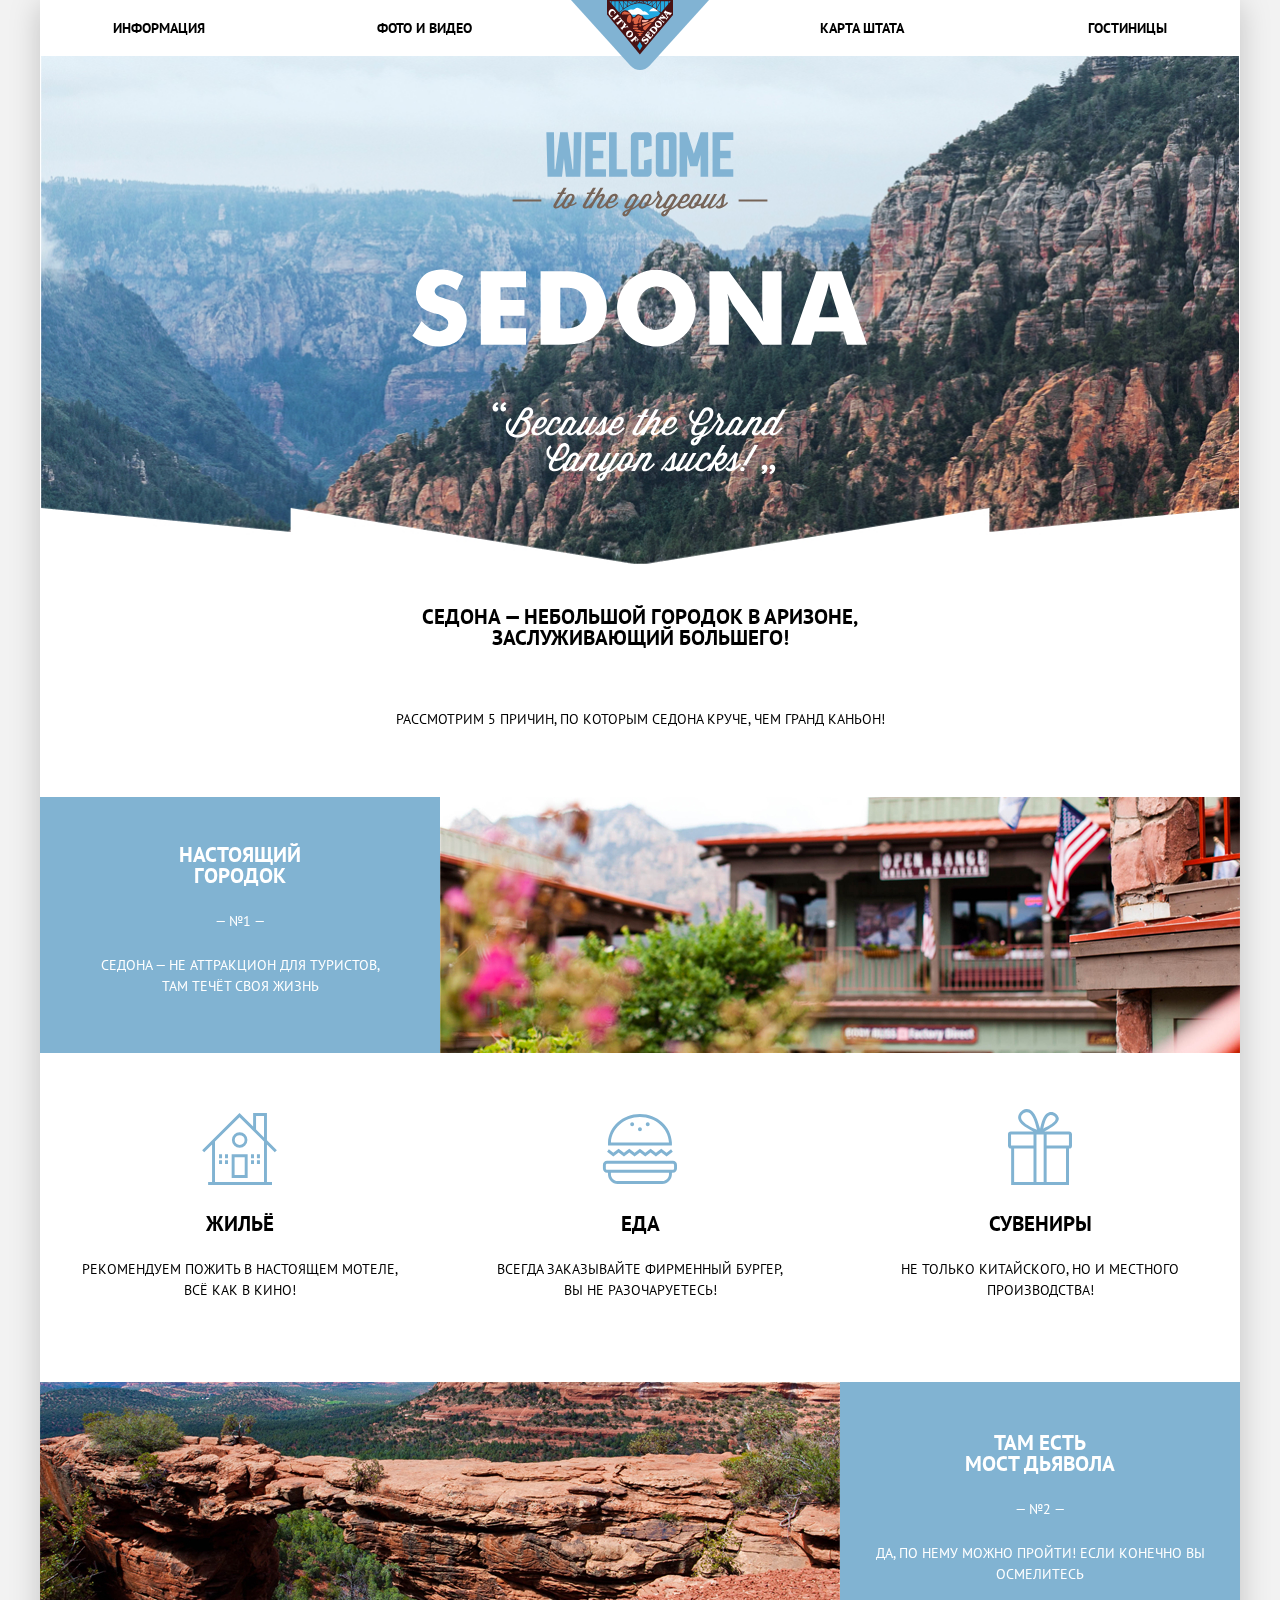
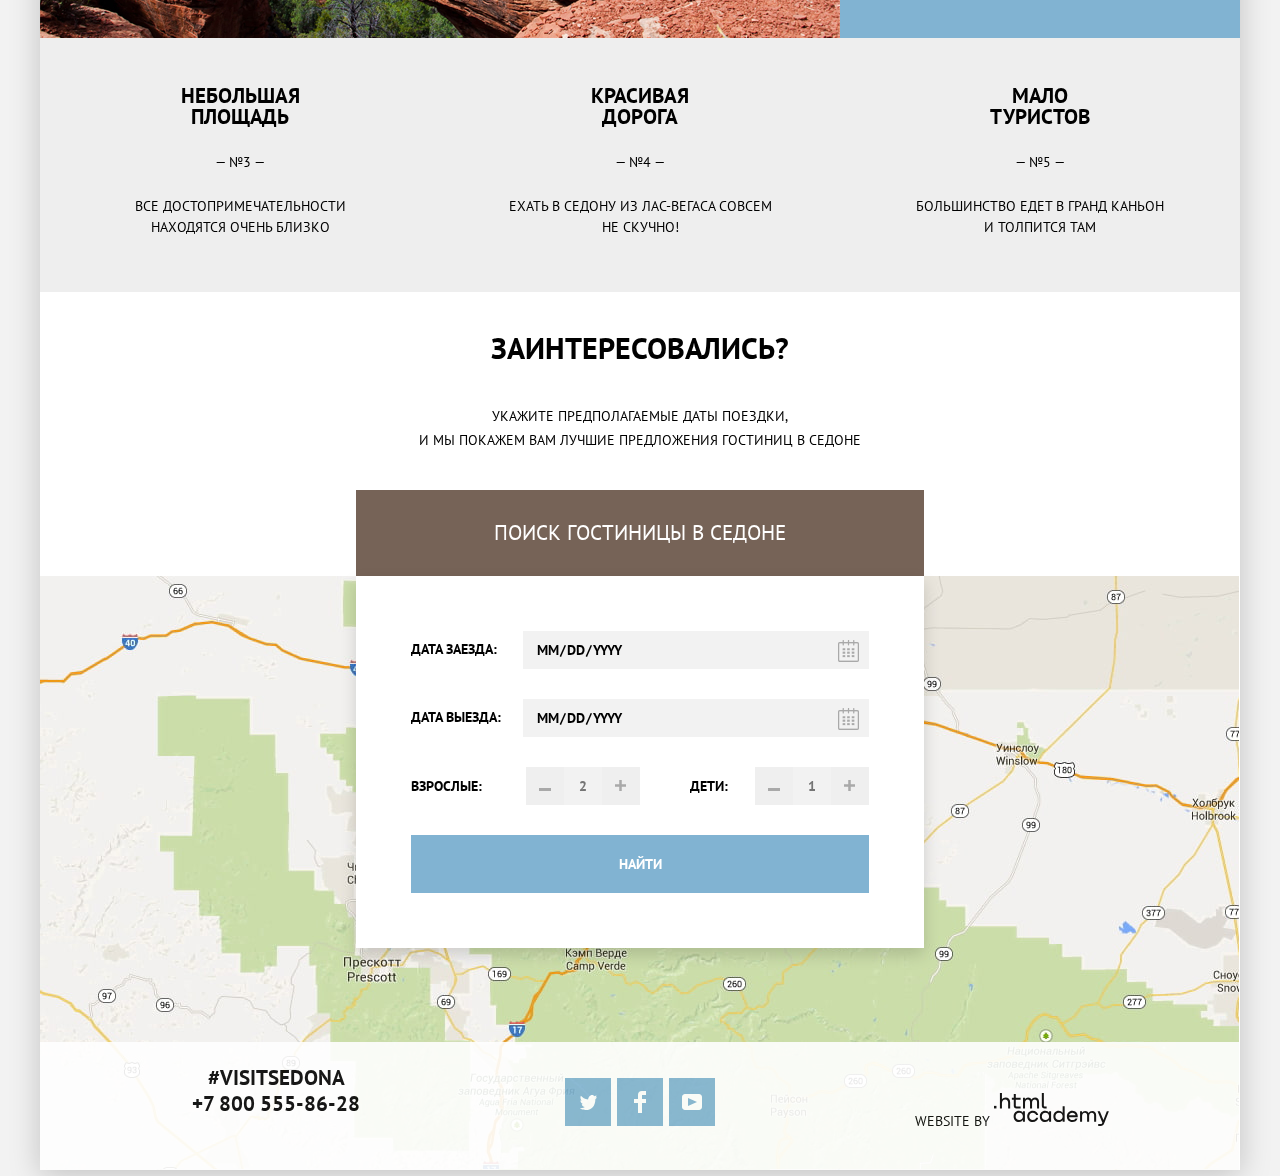
==== commit bb6a5eb7: "Завершаем вёрстку главной страницы" ====
--- a/index.html
+++ b/index.html
@@ -109,7 +109,7 @@
 
       <section class="map">
         <h2 class="visually-hidden">Карта города</h2>
-        <img src="img/map.jpg" width="1199" height="594" alt="Картагорода Седона">
+        <iframe src="https://www.google.com/maps/embed?pb=!1m18!1m12!1m3!1d249200.86904324414!2d-111.92564442313366!3d34.849898988157626!2m3!1f0!2f0!3f0!3m2!1i1024!2i768!4f13.1!3m3!1m2!1s0x872da6cb622ec7bf%3A0x54a7abe72faf1c03!2z0KHQtdC00L7QvdCwLCDQkNGA0LjQt9C-0L3QsCA4NjMzNiwg0KHQqNCQ!5e0!3m2!1sru!2sru!4v1625855793076!5m2!1sru!2sru" width="1199" height="594" style="border:0;" allowfullscreen="" loading="lazy" title="Карта города Седоны"></iframe>
       </section>
     
     </main>
@@ -159,25 +159,53 @@
     </div>
     </footer>
 
-    <section class="modal">
+    <section class="modal modal--show">
       <h2 class="visually-hidden">Форма поиска</h2>
       <form class="search-form" action="https://echo.htmlacademy.ru" method="post">
-        <p>
+        <p class="search-form-date">
           <label for="appointment-date">Дата заезда:</label>
-          <input id="appointment-date" type="date" name="date" value="2021-01-01"> 
-        </p>
-        <p>
+          <input id="appointment-date" type="date" name="date" placeholder="24 апреля 2017"> 
+        </p>
+        <p class="search-form-date">
           <label for="checkout-date">Дата выезда:</label>
-          <input id="checkout-date" type="date" name="date" value="2021-01-10">
-        </p>
-        <p>
-          <label for="appointment-name">Взрослые:</label>
-          <input id="appointment-name" type="number" name="grown" placeholder="2">
-        </p>
-        <p>
-          <label for="appointment-phone">Дети:</label>
-          <input id="appointment-phone" type="number" name="child" placeholder="1">
-        </p>
+          <input id="checkout-date" type="date" name="date" placeholder="4 июля 2017">
+        </p>
+
+        <div class="search-form-appointment">
+          <p class="search-form-type">
+            <label for="appointment-name">Взрослые:</label>
+            <div class="appointment-input">
+              <button class="btn-minus" type="button" onclick="this.nextElementSibling.stepDown(); this.nextElementSibling.onchange();">
+                <svg class="btn-minus-ico" width="12" height="3" viewBox="0 0 12 3" fill="none" xmlns="http://www.w3.org/2000/svg">
+                <rect width="12" height="3" fill="" />
+                </svg>
+              </button>
+              <input id="appointment-name" type="number" name="grown" placeholder="2" min="1" readonly>
+              <button class="btn-plus" type="button" onclick="this.previousElementSibling.stepUp(); this.previousElementSibling.onchange();">
+                <svg class="btn-plus-ico" width="11" height="11" viewBox="0 0 11 11" fill="none" xmlns="http://www.w3.org/2000/svg">
+                  <path fill-rule="evenodd" clip-rule="evenodd" d="M4.23086 6.76932V11H6.76932V6.76932H11V4.23086H6.76932V0H4.23085V4.23086H0V6.76932H4.23086Z" fill="" />
+                </svg>
+              </button>
+            </div>
+          </p>
+       
+          <p class="search-form-type">
+          <label for="appointment-child">Дети:</label>
+          <div class="appointment-input">
+            <button class="btn-minus" type="button" onclick="this.nextElementSibling.stepDown(); this.nextElementSibling.onchange();">
+              <svg class="btn-minus-ico" width="12" height="3" viewBox="0 0 12 3" fill="none" xmlns="http://www.w3.org/2000/svg">
+              <rect width="12" height="3" fill="" />
+              </svg>
+            </button>
+            <input id="appointment-child" type="number" name="child" placeholder="1" min="0" readonly>
+            <button class="btn-plus" type="button" onclick="this.previousElementSibling.stepUp(); this.previousElementSibling.onchange();">
+              <svg class="btn-plus-ico" width="11" height="11" viewBox="0 0 11 11" fill="none" xmlns="http://www.w3.org/2000/svg">
+                <path fill-rule="evenodd" clip-rule="evenodd" d="M4.23086 6.76932V11H6.76932V6.76932H11V4.23086H6.76932V0H4.23085V4.23086H0V6.76932H4.23086Z" fill="" />
+              </svg>
+            </button>
+          </div>
+        </p>
+        </div>
         <button class="button search-button" type="submit">Найти</button>
       </form>
     </section>
--- a/css/style.css
+++ b/css/style.css
@@ -21,9 +21,16 @@
   --sorting-list-default: #81b3d2;
   --sorting-list-hover: #81b3d2;
   --sorting-list-focus: #000000;
+  --sorting-list-active: #81b3d2;
   --catalog-name-hover: #81b3d2;
   --social-hover: #669ec0;
   --social-active: #5496bd;
+  --toggle: #ababab;
+  --basic-gray: #e5e5e5;
+  --sorting-control-hover: #000000;
+  --sorting-control-active: #81b3d2;
+  --number-btn-grey: #a9a9a9;
+  --number-btn-blue: #81b3d2;
 
   --special-catalog: #666666;
   --special-search: #333333;
@@ -50,7 +57,7 @@
   font-weight: 400;
   color: var(--basic-black);
   text-transform: uppercase;
-  filter: drop-shadow(0 0 2px rgba(0, 0, 0, 0.4));
+  filter: drop-shadow(0px 5px 15px rgba(0, 1, 1, 0.2));
   min-height: 100%;
 }
 
@@ -349,15 +356,28 @@
 }
 
 .map {
-  display: flex;
+  background-image: url("../img/map.jpg");
+  display: block;
+  width: 1199px;
+  height: 594px;
+}
+
+.map iframe {
+  border: none;
+  overflow: hidden;
 }
 
 /* Main footer */
 
 .main-footer {
+  width: 100%;
   line-height: 26px;
   background-position: 0 0;
   background-repeat: repeat;
+  position: absolute;
+  bottom: 0;
+  background-color: var(--basic-white);
+  opacity: 0.9;
 }
 
 .main-footer .container {
@@ -462,34 +482,51 @@
 /* Modal */
 
 .modal {
-  width: 568px;
-  justify-self: center;
-  line-height: 26px;
-  font-weight: 700;
-  text-align: center;
+  position: absolute;
+  bottom: 222px;
+  left: 50%;
   color: var(--basic-black);
   background-color: var(--basic-white);
-  box-shadow: 0 0 2px rgba(0, 0, 0, 0.7);
+  font-size: 14px;
+  line-height: 26px;
+  font-weight: bold;
+  background-position: 0 0;
+  padding: 0;
+  transform: translate(-50%, 0);
+  width: 568px;
+  z-index: 300;
+  transition: all 2s;
+  box-shadow: 0px 7px 15px rgba(0, 1, 1, 0.15);
 }
 
 /* Modal form */
 
 .search-form {
-  display: grid;
-  grid-template-columns: repeat(2, 1fr);
-}
-
-.search-form p,
-.search-form .search-button {
-  grid-column: 1 / -1;
-}
-
-.search-form p:nth-last-of-type(2) {
-  grid-column: 1 / 2;
-}
-.search-form p:last-of-type {
-  grid-column: 2 / -1;
-}
+  margin: 0;
+  padding: 55px;
+}
+
+.search-form-date {
+  display: flex;
+  flex-direction: row;
+  flex-wrap: wrap;
+  align-items: flex-start;
+  width: 100%;
+  margin-top: 0;
+  margin-bottom: 30px;
+  justify-content: space-between;
+  height: 38px;
+  position: relative;
+}
+
+.search-form-date label {
+  display: block;
+  margin-bottom: 9px;
+  font-size: 14px;
+  line-height: 36px;
+  font-weight: bold;
+}
+
 .search-form input[type="date"],
 .search-form input[type="date"] {
   font: inherit;
@@ -498,16 +535,120 @@
   border: none;
   width: 346px;
   height: 38px;
-}
-
-.search-form input[type="number"],
-.search-form input[type="number"] {
+  padding-bottom: 6px;
+  padding-left: 13px;
+  padding-top: 6px;
   font: inherit;
+  box-sizing: border-box;
+}
+
+.search-form-appointment {
+  display: flex;
+  flex-direction: row;
+  flex-wrap: wrap;
+  justify-content: space-between;
+  padding: 0;
+  margin: auto;
+  width: 100%;
+  margin-top: 0;
+  margin-bottom: 30px;
+  height: 38px;
+  position: relative;
+}
+
+.search-form-type {
+  display: flex;
+  width: 25%;
+  margin-top: 0;
+  margin-bottom: 0;
+}
+
+.search-form-appointment label {
+  margin-bottom: 9px;
+  font-size: 14px;
+  line-height: 36px;
+  vertical-align: middle;
+  font-weight: 700;
+  align-self: center;
+  margin-left: 53px;
+  margin: 0;
+}
+
+.search-form-appointment label[for="appointment-child"] {
+  margin-left: 50px;
+}
+
+.search-form-appointment input {
+  width: 38px;
+  height: 38px;
+  font: inherit;
+  box-sizing: border-box;
   background-color: #f2f2f2;
-  text-transform: uppercase;
+  align-self: center;
+}
+
+.appointment-input {
+  display: flex;
+}
+
+.btn-minus {
+  -position: absolute;
+  width: 38px;
+  height: 38px;
+  -right: 116px;
+  -top: 0px;
   border: none;
-  width: 114px;
+}
+
+.btn-minus-ico {
+  fill: var(--number-btn-grey);
+  -top: 18px;
+  -left: 13px;
+  -position: absolute;
+}
+
+.btn-plus {
+  -position: absolute;
+  width: 38px;
   height: 38px;
+  -right: 39px;
+  -top: 0px;
+  border: none;
+}
+
+.btn-plus-ico {
+  fill: var(--number-btn-grey);
+}
+
+.btn-minus-ico:hover,
+.btn-plus-ico:hover {
+  fill: var(--basic-black);
+}
+
+.btn-minus-ico:active,
+.btn-plus-ico:active {
+  fill: var(--number-btn-blue);
+}
+
+input[type="number"]::-webkit-outer-spin-button,
+input[type="number"]::-webkit-inner-spin-button {
+  -webkit-appearance: none;
+}
+
+input[type="number"],
+input[type="number"]:hover,
+input[type="number"]:focus {
+  appearance: none;
+  -moz-appearance: textfield;
+  outline: none;
+  background-color: #f2f2f2;
+  border: 2px solid #f2f2f2;
+  border-radius: 0px;
+  text-align: center;
+  line-height: 26px;
+  font-weight: 700;
+  padding: 0;
+  margin: 0;
 }
 
 [type="date"] {
@@ -550,6 +691,7 @@
 /* Filters */
 
 .filter {
+  height: 217px;
   font-size: 14px;
   line-height: 21px;
   color: var(--basic-white);
@@ -561,26 +703,245 @@
   margin-bottom: 29px;
 }
 
-.filter ul {
+.filter fieldset {
+  padding: 0;
+  margin: 0;
+  border: none;
+}
+
+.filter-list {
   list-style: none;
   line-height: 22px;
+  margin: 0;
+  padding: 0;
+  display: flex;
+  flex-direction: column;
+  justify-content: space-between;
+}
+
+.fieldset:nth-child(2) {
+  padding-left: 117px;
+}
+
+.filter-list label {
+  position: relative;
+  display: block;
+  cursor: pointer;
+  user-select: none;
+
+  left: 41px;
+  margin-top: 20px;
+}
+
+.filter-checkbox-on + label::before {
+  content: "";
+  position: absolute;
+  left: -41px;
+  top: 0;
+  width: 26px;
+  height: 23px;
+  background-image: url("../img/icon/checkbox-on.svg");
+  background-position: 0 0;
+}
+
+.filter-checkbox + label::before {
+  content: "";
+  position: absolute;
+  left: -41px;
+  top: 0;
+  width: 23px;
+  height: 23px;
+  background-image: url("../img/icon/checkbox-off.svg");
+  border-radius: 3px;
+}
+
+.filter-checkbox:checked + label::before {
+  content: "";
+  position: absolute;
+  left: -41px;
+  top: 0;
+  width: 27px;
+  height: 23px;
+  background-image: url("../img/icon/checkbox-on.svg");
+  background-position: 0 0;
+}
+
+.filter-checkbox:disabled:checked + label::before {
+  content: "";
+  position: absolute;
+  left: -41px;
+  top: 0;
+  width: 27px;
+  height: 23px;
+  background-image: url("../img/icon/checkbox-on-disabled.svg");
+  background-position: 0 0;
+}
+
+.filter-checkbox:disabled + label::before {
+  content: "";
+  position: absolute;
+  left: -41px;
+  top: 0;
+  width: 23px;
+  height: 23px;
+  background-image: url("../img/icon/checkbox-off-disabled.svg");
+  background-position: 0 0;
 }
 
 .filter h3 {
   font-size: 16px;
+  line-height: 21px;
   font-weight: 700;
+  margin: 0;
 }
 
 .catalog-filter {
   display: grid;
-  grid-template-columns: min-content min-content 1fr;
-}
-
-.price-filter {
+  grid-template-columns: 54px 485px 1fr;
+  padding: 26px 73px 31px 72px;
+}
+
+.filter-item {
+  position: relative;
+  padding: 0;
+  margin-top: 27px;
+  margin-bottom: 4px;
+  margin-left: 27px;
+  border: none;
   width: 317px;
-  margin: 0 73px;
-  padding: 0;
   justify-self: end;
+}
+
+.filter-item legend {
+  font-size: 16px;
+  line-height: 21px;
+  text-transform: uppercase;
+  font-weight: 700;
+  margin-bottom: 9px;
+}
+
+.range-controls {
+  position: relative;
+  height: 10px;
+  padding: 0;
+  margin: 0;
+  margin-bottom: 20px;
+  padding-right: 20px;
+  padding-left: 0;
+  padding-top: 20px;
+  border-radius: 2px;
+}
+
+.range-controls .scale {
+  width: 316px;
+  height: 2px;
+  background: rgba(255, 255, 255, 0.3);
+}
+
+.range-controls .bar {
+  width: 248px;
+  height: 2px;
+  background: var(--basic-white);
+}
+
+.range-controls .toggle {
+  position: absolute;
+  top: 10px;
+  left: 0;
+  width: 4px;
+  height: 4px;
+  padding: 0;
+  border: 8px solid var(--basic-white);
+  background-color: var(--toggle);
+  border-radius: 50%;
+  box-shadow: 0 2px 1px 0 var(--toggle);
+  cursor: pointer;
+}
+
+.toggle:hover {
+  position: absolute;
+  top: 10px;
+  left: 0;
+  width: 7px;
+  height: 7px;
+  padding: 0;
+  border: 8px solid var(--basic-white);
+  background-color: var(--toggle);
+  border-radius: 50%;
+  box-shadow: 0 2px 1px 0 var(--toggle);
+  cursor: pointer;
+}
+
+.range-controls .toggle-min {
+  left: 0;
+}
+
+.range-controls .toggle-max {
+  left: 244px;
+}
+
+.price-controls {
+  display: flex;
+  justify-content: space-around;
+  width: 313px;
+  height: 34px;
+  margin: 0;
+  padding: 0;
+  color: var(--basic-white);
+  border: 2px solid var(--basic-white);
+}
+
+.price-controls::before {
+  content: "";
+  position: absolute;
+  left: 157px;
+  top: 7px;
+  width: 2px;
+  height: 22px;
+  background-color: var(--basic-white);
+}
+
+.price-controls input {
+  font-size: inherit;
+  width: 60px;
+  color: var(--basic-white);
+  border-radius: 2px;
+  background-color: transparent;
+  border: none;
+}
+
+.price-controls input::-webkit-outer-spin-button,
+.price-controls input::-webkit-inner-spin-button {
+  -webkit-appearance: none;
+}
+
+.min-price,
+.max-price {
+  padding-top: 7px;
+}
+
+.filter-item-button {
+  font-size: 14px;
+  line-height: 21px;
+  font-weight: 400;
+  width: 137px;
+  height: 36px;
+  color: var(--basic-white);
+  text-transform: uppercase;
+  background-image: none;
+  background-color: transparent;
+  border: 2px solid var(--basic-white);
+  box-sizing: border-box;
+  border-radius: 2px;
+  vertical-align: middle;
+  margin-left: 27%;
+  bottom: -20px;
+  font-family: inherit;
+}
+
+.filter-item-button:hover {
+  background-color: var(--basic-white);
+  color: var(--basic-black);
 }
 
 /* Catalog */
@@ -591,7 +952,7 @@
   display: grid;
   grid-template-columns: min-content min-content 1fr min-content;
   margin: 0;
-  padding: 0 73px;
+  padding: 0 73px 31px;
 }
 
 .sorting h3 {
@@ -620,9 +981,14 @@
   margin: 0;
 }
 
+.sorting-list .sorting-list-active {
+  color: var(--sorting-list-active);
+}
+
 .sorting-list a {
   color: var(--basic-black);
   opacity: 30%;
+  padding-right: 32px;
 }
 
 .sorting-list a:hover {
@@ -637,6 +1003,23 @@
 .sorting-list a:default {
   color: var(--sorting-list-default);
   opacity: 100%;
+}
+
+.sorting-list-control {
+  display: flex;
+  width: 34px;
+  list-style: none;
+  justify-content: space-between;
+  padding: 0;
+  margin: 0;
+}
+
+.sorting-list-control a:hover path {
+  fill: var(--sorting-control-hover);
+}
+.sorting-list-control a:focus path,
+.sorting-list-control a:active path {
+  fill: var(--sorting-control-active);
 }
 
 .catalog-list {
@@ -650,6 +1033,11 @@
   grid-template-columns: 135px 1fr;
   column-gap: 29px;
   padding: 30px 73px;
+  border-top: var(--basic-gray) solid 1px;
+}
+
+.catalog-item:last-of-type {
+  border-bottom: var(--basic-gray) solid 1px;
 }
 
 .catalog-item p {
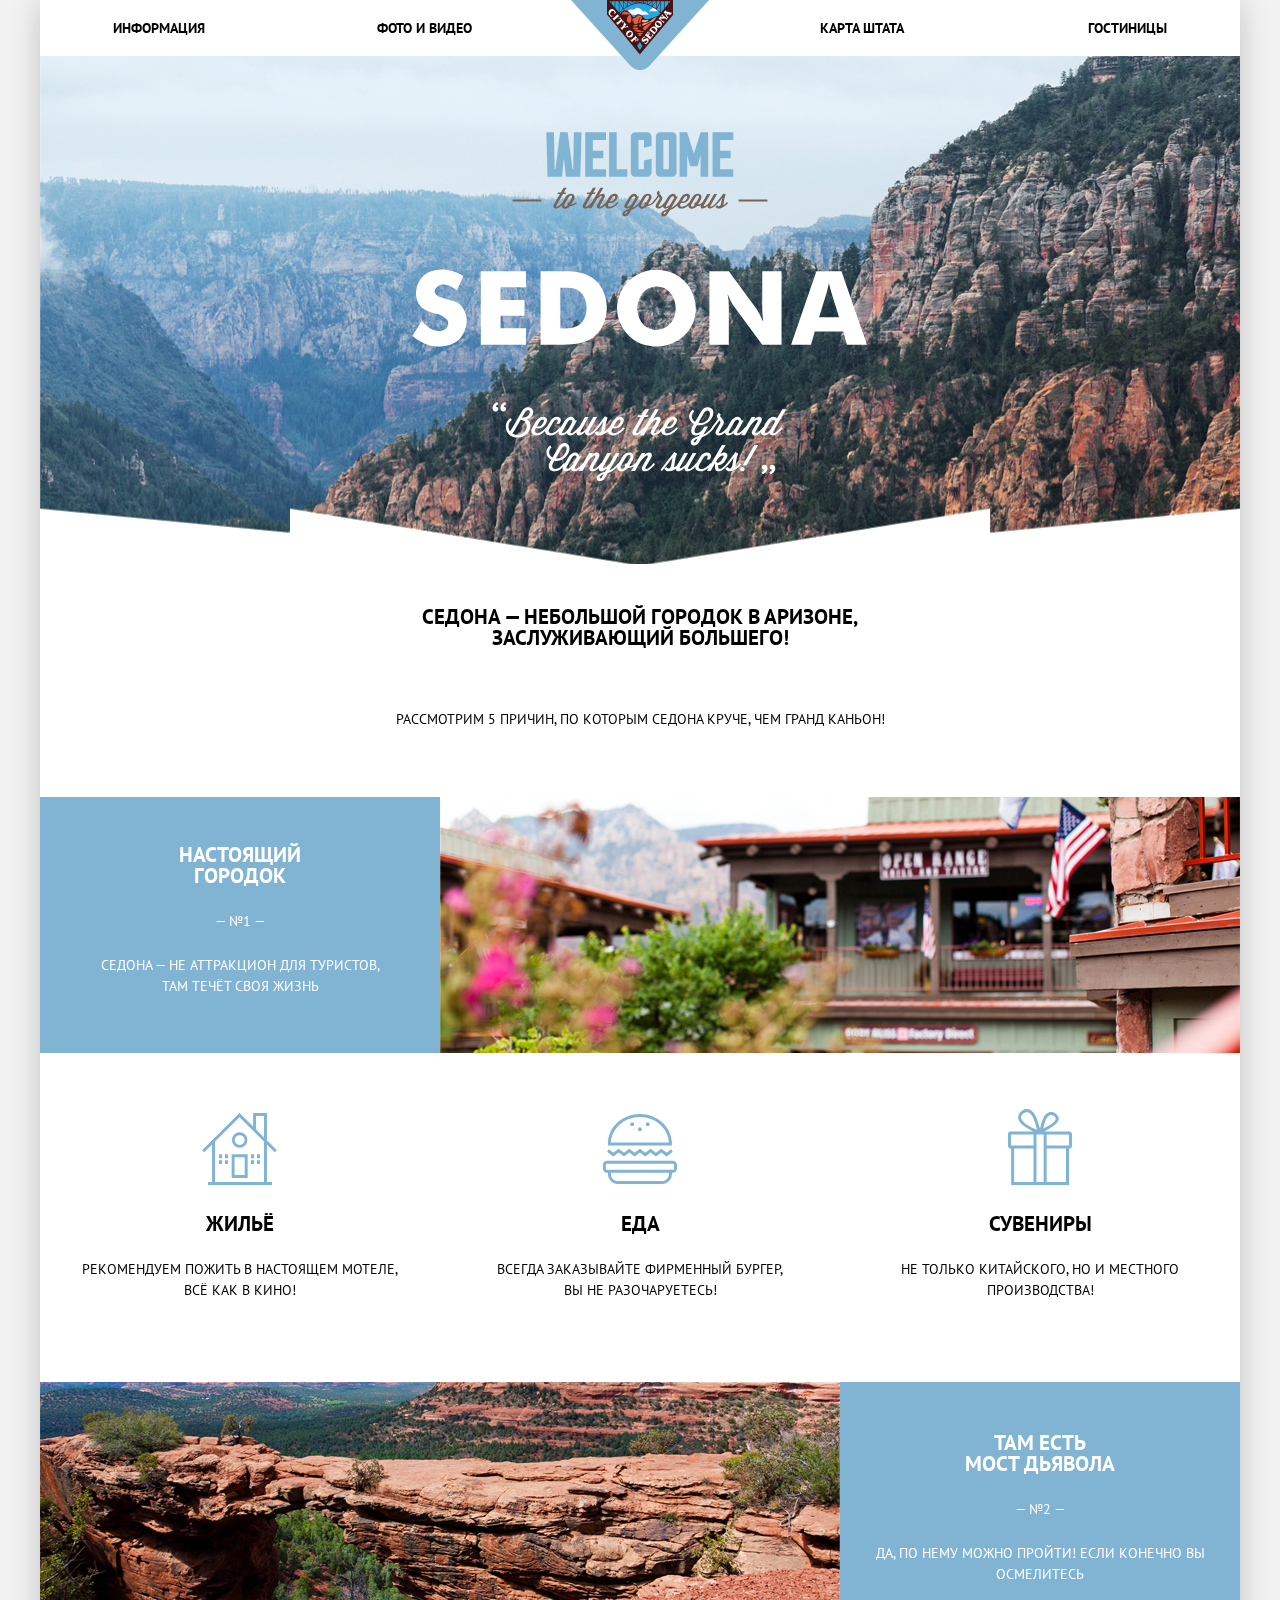
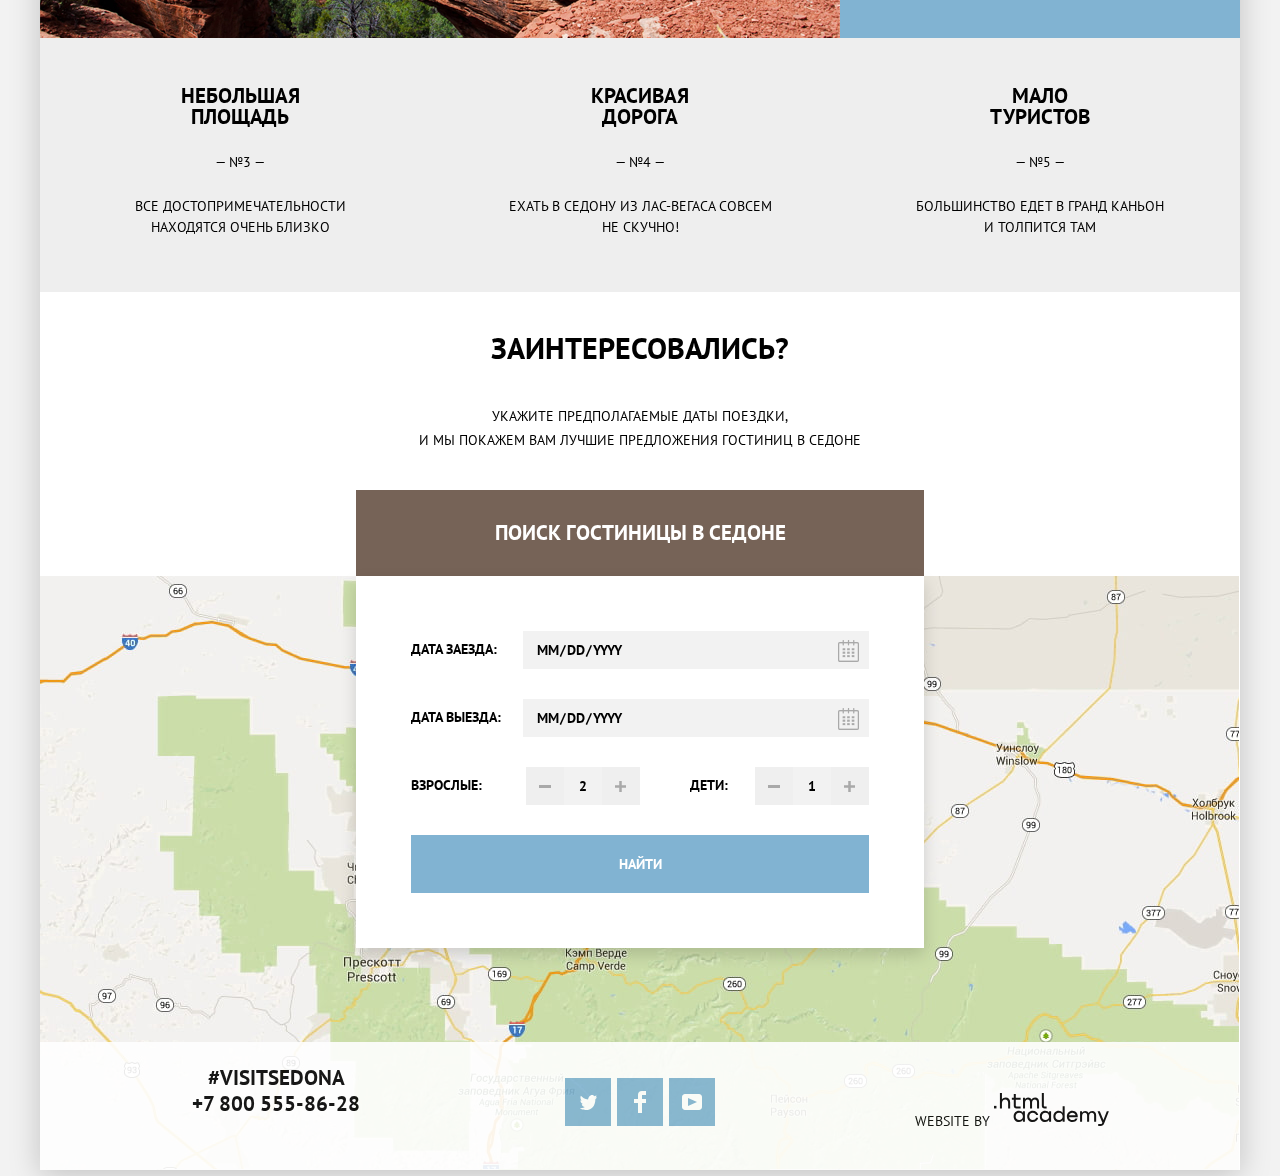
==== commit a433e265: "Доступная разметка главной страницы" ====
--- a/index.html
+++ b/index.html
@@ -48,7 +48,7 @@
             <p class="feature-item-left-p">Седона — не аттракцион для туристов,<br>там течёт своя жизнь</p>
             </div>
             <div>
-              <img class="as" src="img/cause-1.jpg" width="800" height="256" alt="Одно из зданий города">
+              <img class="as" src="img/cause-1.jpg" width="800" height="256" alt="Одно из зданий города. На заднем фоне горы окружающие Седону.">
             </div>
           </li>
           <li>  
@@ -104,12 +104,64 @@
         <h2 class="visually-hidden">Поиск гостиниц</h2>
         <h3>Заинтересовались?</h3>
         <p class="search-info">Укажите предполагаемые даты поездки,<br>и мы покажем вам лучшие предложения гостиниц в седоне</p>
-        <a class="button modal-button" href="blank.html">Поиск гостиницы в Седоне</a>
+        <div class="popup">
+          <a class="button modal-button" href="blank.html">Поиск гостиницы в Седоне</a>
+          <section class="modal">
+            <h2 class="visually-hidden">Форма поиска</h2>
+            <form class="search-form" action="https://echo.htmlacademy.ru" method="post">
+              <p class="search-form-date">
+                <label for="appointment-date">Дата заезда:</label>
+                <input id="appointment-date" type="date" name="date" placeholder="24 апреля 2017"> 
+              </p>
+              <p class="search-form-date">
+                <label for="checkout-date">Дата выезда:</label>
+                <input id="checkout-date" type="date" name="date" placeholder="4 июля 2017">
+              </p>
+      
+              <div class="search-form-appointment">
+                <p class="search-form-type">
+                  <label for="appointment-name">Взрослые:</label>
+                  <div class="appointment-input">
+                    <button class="btn-minus" type="button">
+                      <svg class="btn-minus-ico" width="12" height="3" viewBox="0 0 12 3" fill="none" xmlns="http://www.w3.org/2000/svg">
+                      <rect width="12" height="3" fill="" />
+                      </svg>
+                    </button>
+                    <input id="appointment-name" type="number" name="grown" value="2" min="1">
+                    <button class="btn-plus" type="button">
+                      <svg class="btn-plus-ico" width="11" height="11" viewBox="0 0 11 11" fill="none" xmlns="http://www.w3.org/2000/svg">
+                        <path fill-rule="evenodd" clip-rule="evenodd" d="M4.23086 6.76932V11H6.76932V6.76932H11V4.23086H6.76932V0H4.23085V4.23086H0V6.76932H4.23086Z" fill="" />
+                      </svg>
+                    </button>
+                  </div>
+                </p>
+             
+                <p class="search-form-type">
+                <label for="appointment-child">Дети:</label>
+                <div class="appointment-input">
+                  <button class="btn-minus" type="button">
+                    <svg class="btn-minus-ico" width="12" height="3" viewBox="0 0 12 3" fill="none" xmlns="http://www.w3.org/2000/svg">
+                    <rect width="12" height="3" fill="" />
+                    </svg>
+                  </button>
+                  <input id="appointment-child" type="number" name="child" value="1" min="0">
+                  <button class="btn-plus" type="button">
+                    <svg class="btn-plus-ico" width="11" height="11" viewBox="0 0 11 11" fill="none" xmlns="http://www.w3.org/2000/svg">
+                      <path fill-rule="evenodd" clip-rule="evenodd" d="M4.23086 6.76932V11H6.76932V6.76932H11V4.23086H6.76932V0H4.23085V4.23086H0V6.76932H4.23086Z" fill="" />
+                    </svg>
+                  </button>
+                </div>
+                </p>
+              </div>
+              <button class="button search-button" type="submit">Найти</button>
+            </form>
+          </section>
+        </div>
       </section>
 
       <section class="map">
         <h2 class="visually-hidden">Карта города</h2>
-        <iframe src="https://www.google.com/maps/embed?pb=!1m18!1m12!1m3!1d249200.86904324414!2d-111.92564442313366!3d34.849898988157626!2m3!1f0!2f0!3f0!3m2!1i1024!2i768!4f13.1!3m3!1m2!1s0x872da6cb622ec7bf%3A0x54a7abe72faf1c03!2z0KHQtdC00L7QvdCwLCDQkNGA0LjQt9C-0L3QsCA4NjMzNiwg0KHQqNCQ!5e0!3m2!1sru!2sru!4v1625855793076!5m2!1sru!2sru" width="1199" height="594" style="border:0;" allowfullscreen="" loading="lazy" title="Карта города Седоны"></iframe>
+        <iframe src="https://www.google.com/maps/embed?pb=!1m18!1m12!1m3!1d249200.86904324414!2d-111.92564442313366!3d34.849898988157626!2m3!1f0!2f0!3f0!3m2!1i1024!2i768!4f13.1!3m3!1m2!1s0x872da6cb622ec7bf%3A0x54a7abe72faf1c03!2z0KHQtdC00L7QvdCwLCDQkNGA0LjQt9C-0L3QsCA4NjMzNiwg0KHQqNCQ!5e0!3m2!1sru!2sru!4v1625855793076!5m2!1sru!2sru" width="1199" height="594" style="border:0;" allowfullscreen="" loading="lazy" tabindex="-1" title="Карта города Седоны"></iframe>
       </section>
     
     </main>
@@ -128,7 +180,8 @@
         <ul class="footer-social-icon">
           <li>
             <a class="social-link" href="#">
-              <svg width="46" height="48" viewBox="0 0 46 48" fill="none" xmlns="http://www.w3.org/2000/svg">
+              <span class="visually-hidden">Твитер</span>
+              <svg aria-hidden="true" focusable="false" width="46" height="48" viewBox="0 0 46 48" fill="none" xmlns="http://www.w3.org/2000/svg">
                 <rect width="46" height="48" fill="#81B3D2"/>
                 <path d="M25.95 17.1441C27.635 16.6481 28.934 17.4141 29.527 18.3231C30.2 18.0921 30.858 17.8421 31.538 17.6151C31.5249 18.3015 31.2117 18.9476 30.681 19.3831C31.366 19.5531 31.985 18.8921 31.985 18.8921C31.816 19.8921 30.979 20.6801 30.422 20.9161C30.191 27.6661 27.247 32.1331 20.345 31.9981H19.899C19.489 31.9981 15.735 31.5381 15.001 30.1111C17.272 30.3071 18.894 29.6891 19.694 28.9341C18.734 28.6341 17.015 28.4571 16.715 25.9841C17.064 26.0901 17.279 26.2121 17.905 26.1031C16.705 25.2471 15.374 24.5301 15.448 22.3301C15.733 22.6581 16.515 22.8661 16.788 22.8021C16.085 22.5611 14.818 19.4421 15.894 17.8501C17.712 19.7041 19.629 21.4561 23.046 21.6231C23.254 19.3301 24.183 17.7931 25.95 17.1441Z" fill="white"/>
               </svg>
@@ -136,7 +189,8 @@
           </li>
           <li>
             <a class="social-link" href="#">
-              <svg width="46" height="48" fill="none" xmlns="http://www.w3.org/2000/svg">
+              <span class="visually-hidden">Фейсбук</span>
+              <svg aria-hidden="true" focusable="false" width="46" height="48" fill="none" xmlns="http://www.w3.org/2000/svg">
                 <path class="path1" fill="#81B3D2" d="M0 0h46v48H0z"/>
                 <path d="M29 17v-4h-4a4 4 0 00-4 4v4h-4v4h4v10h4V25h4v-4h-4v-4h4z" fill="#fff"/>
               </svg>
@@ -144,7 +198,8 @@
           </li>
           <li>
             <a class="social-link" href="#">
-              <svg width="46" height="48" viewBox="0 0 46 48" fill="none" xmlns="http://www.w3.org/2000/svg">
+              <span class="visually-hidden">YouTube</span>
+              <svg aria-hidden="true" focusable="false" width="46" height="48" viewBox="0 0 46 48" fill="none" xmlns="http://www.w3.org/2000/svg">
                 <rect width="46" height="48" fill="#81B3D2"/>
                 <path fill-rule="evenodd" clip-rule="evenodd" d="M16 16H30C31.65 16 33 17.35 33 19V29C33 30.65 31.65 32 30 32H16C14.35 32 13 30.65 13 29V19C13 17.35 14.35 16 16 16ZM19.027 20.002V27.998L28.014 24L19.027 20.002Z" fill="white"/>
               </svg>
@@ -158,57 +213,6 @@
       </p>
     </div>
     </footer>
-
-    <section class="modal modal--show">
-      <h2 class="visually-hidden">Форма поиска</h2>
-      <form class="search-form" action="https://echo.htmlacademy.ru" method="post">
-        <p class="search-form-date">
-          <label for="appointment-date">Дата заезда:</label>
-          <input id="appointment-date" type="date" name="date" placeholder="24 апреля 2017"> 
-        </p>
-        <p class="search-form-date">
-          <label for="checkout-date">Дата выезда:</label>
-          <input id="checkout-date" type="date" name="date" placeholder="4 июля 2017">
-        </p>
-
-        <div class="search-form-appointment">
-          <p class="search-form-type">
-            <label for="appointment-name">Взрослые:</label>
-            <div class="appointment-input">
-              <button class="btn-minus" type="button" onclick="this.nextElementSibling.stepDown(); this.nextElementSibling.onchange();">
-                <svg class="btn-minus-ico" width="12" height="3" viewBox="0 0 12 3" fill="none" xmlns="http://www.w3.org/2000/svg">
-                <rect width="12" height="3" fill="" />
-                </svg>
-              </button>
-              <input id="appointment-name" type="number" name="grown" placeholder="2" min="1" readonly>
-              <button class="btn-plus" type="button" onclick="this.previousElementSibling.stepUp(); this.previousElementSibling.onchange();">
-                <svg class="btn-plus-ico" width="11" height="11" viewBox="0 0 11 11" fill="none" xmlns="http://www.w3.org/2000/svg">
-                  <path fill-rule="evenodd" clip-rule="evenodd" d="M4.23086 6.76932V11H6.76932V6.76932H11V4.23086H6.76932V0H4.23085V4.23086H0V6.76932H4.23086Z" fill="" />
-                </svg>
-              </button>
-            </div>
-          </p>
-       
-          <p class="search-form-type">
-          <label for="appointment-child">Дети:</label>
-          <div class="appointment-input">
-            <button class="btn-minus" type="button" onclick="this.nextElementSibling.stepDown(); this.nextElementSibling.onchange();">
-              <svg class="btn-minus-ico" width="12" height="3" viewBox="0 0 12 3" fill="none" xmlns="http://www.w3.org/2000/svg">
-              <rect width="12" height="3" fill="" />
-              </svg>
-            </button>
-            <input id="appointment-child" type="number" name="child" placeholder="1" min="0" readonly>
-            <button class="btn-plus" type="button" onclick="this.previousElementSibling.stepUp(); this.previousElementSibling.onchange();">
-              <svg class="btn-plus-ico" width="11" height="11" viewBox="0 0 11 11" fill="none" xmlns="http://www.w3.org/2000/svg">
-                <path fill-rule="evenodd" clip-rule="evenodd" d="M4.23086 6.76932V11H6.76932V6.76932H11V4.23086H6.76932V0H4.23085V4.23086H0V6.76932H4.23086Z" fill="" />
-              </svg>
-            </button>
-          </div>
-        </p>
-        </div>
-        <button class="button search-button" type="submit">Найти</button>
-      </form>
-    </section>
   </div>
   </body>
 </html>--- a/css/style.css
+++ b/css/style.css
@@ -152,21 +152,20 @@
 .container-header {
   display: flex;
   flex-direction: column;
-  align-items: center;
+  align-items: stretch;
+  text-align: center;
 }
 
 .container-header-img {
-  padding: 76px 371px;
+  padding: 76px 0;
   background-color: #806969;
   background-image: url("../img/bg.jpg");
-  background-size: 100% auto;
   background-position: top center;
   background-repeat: no-repeat;
 }
 
 .container-header h1 {
   font-size: 21px;
-  text-align: center;
   margin: 42px 10px;
 }
 
@@ -337,24 +336,6 @@
   border: none;
 }
 
-.modal-button {
-  width: 568px;
-  height: 56px;
-  font-size: 21px;
-  line-height: 26px;
-  margin-top: 24px;
-  padding-top: 30px;
-  background-color: var(--button-second-default);
-}
-
-.modal-button:hover {
-  background-color: var(--button-second-hover);
-}
-
-.modal-button:active {
-  background-color: var(--button-second-activated);
-}
-
 .map {
   background-image: url("../img/map.jpg");
   display: block;
@@ -380,7 +361,16 @@
   opacity: 0.9;
 }
 
-.main-footer .container {
+.inner-footer {
+  width: 100%;
+  line-height: 26px;
+  background-position: 0 0;
+  background-repeat: repeat;
+  background-color: var(--basic-white);
+}
+
+.main-footer .container,
+.inner-footer .container {
   display: grid;
   grid-template-columns: 1fr 1fr 1fr;
   margin: 0;
@@ -481,10 +471,39 @@
 
 /* Modal */
 
+.popup {
+  width: 568px;
+  height: 86px;
+  position: relative;
+  margin-top: 24px;
+}
+
+.modal-button {
+  width: 100%;
+  height: 100%;
+  font-size: 21px;
+  font-weight: 700;
+  line-height: 26px;
+  display: flex;
+  align-items: center;
+  justify-content: center;
+  background-color: var(--button-second-default);
+  z-index: 301;
+}
+
+.modal-button:hover {
+  background-color: var(--button-second-hover);
+}
+
+.modal-button:active {
+  background-color: var(--button-second-activated);
+}
+
 .modal {
   position: absolute;
-  bottom: 222px;
-  left: 50%;
+  width: 100%;
+  top: 100%;
+  left: 0;
   color: var(--basic-black);
   background-color: var(--basic-white);
   font-size: 14px;
@@ -492,8 +511,6 @@
   font-weight: bold;
   background-position: 0 0;
   padding: 0;
-  transform: translate(-50%, 0);
-  width: 568px;
   z-index: 300;
   transition: all 2s;
   box-shadow: 0px 7px 15px rgba(0, 1, 1, 0.15);
@@ -527,7 +544,6 @@
   font-weight: bold;
 }
 
-.search-form input[type="date"],
 .search-form input[type="date"] {
   font: inherit;
   background-color: #f2f2f2;
@@ -569,7 +585,6 @@
   line-height: 36px;
   vertical-align: middle;
   font-weight: 700;
-  align-self: center;
   margin-left: 53px;
   margin: 0;
 }
@@ -581,10 +596,13 @@
 .search-form-appointment input {
   width: 38px;
   height: 38px;
-  font: inherit;
+  border: none;
   box-sizing: border-box;
   background-color: #f2f2f2;
-  align-self: center;
+  text-align: center;
+  font-size: 14px;
+  line-height: 26px;
+  font-weight: 700;
 }
 
 .appointment-input {
@@ -592,41 +610,40 @@
 }
 
 .btn-minus {
-  -position: absolute;
+  display: flex;
+  align-items: center;
+  justify-content: center;
   width: 38px;
   height: 38px;
-  -right: 116px;
-  -top: 0px;
   border: none;
+  cursor: pointer;
 }
 
 .btn-minus-ico {
   fill: var(--number-btn-grey);
-  -top: 18px;
-  -left: 13px;
-  -position: absolute;
 }
 
 .btn-plus {
-  -position: absolute;
+  display: flex;
+  align-items: center;
+  justify-content: center;
   width: 38px;
   height: 38px;
-  -right: 39px;
-  -top: 0px;
   border: none;
+  cursor: pointer;
 }
 
 .btn-plus-ico {
   fill: var(--number-btn-grey);
 }
 
-.btn-minus-ico:hover,
-.btn-plus-ico:hover {
+.btn-minus:hover .btn-minus-ico,
+.btn-plus:hover .btn-plus-ico {
   fill: var(--basic-black);
 }
 
-.btn-minus-ico:active,
-.btn-plus-ico:active {
+.btn-minus:active .btn-minus-ico,
+.btn-plus:active .btn-plus-ico {
   fill: var(--number-btn-blue);
 }
 
@@ -641,29 +658,34 @@
   appearance: none;
   -moz-appearance: textfield;
   outline: none;
-  background-color: #f2f2f2;
-  border: 2px solid #f2f2f2;
-  border-radius: 0px;
-  text-align: center;
-  line-height: 26px;
-  font-weight: 700;
-  padding: 0;
-  margin: 0;
-}
-
-[type="date"] {
+  padding: 0;
+  margin: 0;
+}
+
+input[type="number"]:hover {
+  background: #ebebeb;
+}
+
+input[type="number"]:focus {
+  background: #ffffff;
+  border: 2px solid #e5e5e5;
+}
+
+input[type="date"] {
   background: #f2f2f2 url(../img/calendar.png) 97% 50% no-repeat;
   background-size: 21px;
 }
 
-[type="date"]:hover {
-  background: #f2f2f2 url(../img/calendar-hover.png) 97% 50% no-repeat;
+input[type="date"]:hover {
+  background: #ebebeb url(../img/calendar-hover.png) 97% 50% no-repeat;
   background-size: 21px;
 }
 
-[type="date"]:active {
-  background: #f2f2f2 url(../img/calendar-active.png) 97% 50% no-repeat;
+input[type="date"]:focus {
+  background: #ffffff url(../img/calendar-active.png) 97% 50% no-repeat;
   background-size: 21px;
+  border: 2px solid #e5e5e5;
+  outline: none;
 }
 
 [type="date"]::-webkit-inner-spin-button {
@@ -910,6 +932,11 @@
   border: none;
 }
 
+.price-controls input[type="number"] {
+  border: none;
+  background-color: transparent;
+}
+
 .price-controls input::-webkit-outer-spin-button,
 .price-controls input::-webkit-inner-spin-button {
   -webkit-appearance: none;
@@ -918,6 +945,7 @@
 .min-price,
 .max-price {
   padding-top: 7px;
+  padding-left: 40px;
 }
 
 .filter-item-button {
@@ -969,7 +997,6 @@
 .sorting-paragraph {
   line-height: 18px;
   margin: 0;
-
   padding-right: 40px;
 }
 
@@ -1032,7 +1059,7 @@
   display: grid;
   grid-template-columns: 135px 1fr;
   column-gap: 29px;
-  padding: 30px 73px;
+  padding: 23px 73px 30px;
   border-top: var(--basic-gray) solid 1px;
 }
 
@@ -1043,6 +1070,7 @@
 .catalog-item p {
   margin: 0;
   padding: 0;
+  padding-top: 7px;
 }
 
 .catalog-item img {
@@ -1062,12 +1090,15 @@
 
 .catalog-item-type {
   display: flex;
-  justify-content: space-between;
+  justify-content: flex-start;
 }
 
 .catalog-item-type p {
   margin: 0;
   padding: 0;
+  padding-top: 7px;
+  padding-right: 6px;
+  width: 110px;
 }
 
 .catalog-item-spec h3 {
@@ -1099,7 +1130,15 @@
 }
 
 .catalog-item-rating p:nth-child(2) {
+  display: flex;
+  align-items: center;
+  justify-content: space-evenly;
   background-color: var(--special-rating);
+  width: 110px;
+  height: 27px;
+  text-align: center;
+  margin: 0;
+  padding: 0;
 }
 
 .rating-star {
@@ -1120,11 +1159,18 @@
   width: 43px;
 }
 
+.catalog-item-button {
+  display: flex;
+  flex-direction: row;
+}
+
 .details-button {
-  display: inline-block;
-  width: 110px;
-  height: 27px;
   background-color: var(--button-third-default);
+  font-size: 14px;
+  margin-top: 15px;
+  margin-right: 6px;
+  padding: 3px 16px 3px 17px;
+  font-weight: 700;
 }
 
 .details-button:hover {
@@ -1139,6 +1185,10 @@
 .reservation-button {
   width: 142px;
   height: 27px;
+  font-size: 14px;
+  line-height: 21px;
+  margin-top: 15px;
+  font-weight: 700;
   background-color: var(--button-second-default);
 }
 
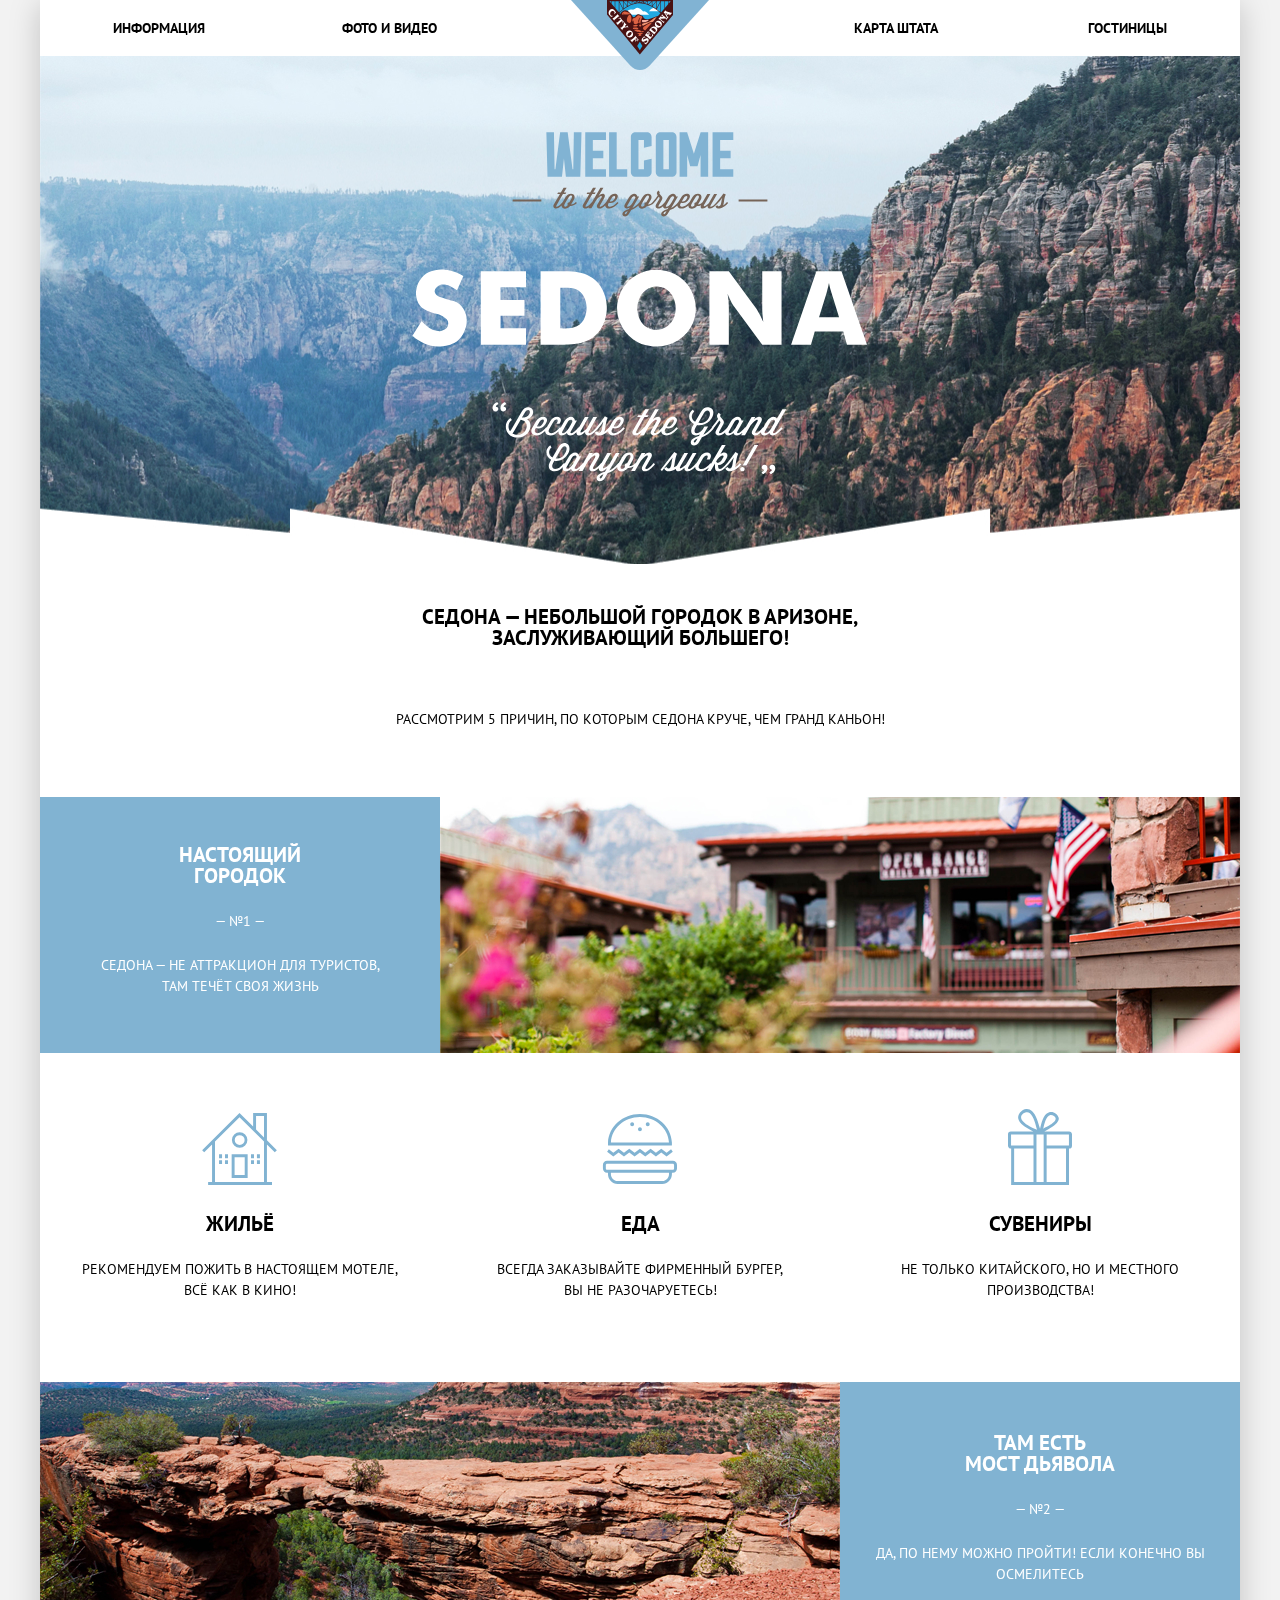
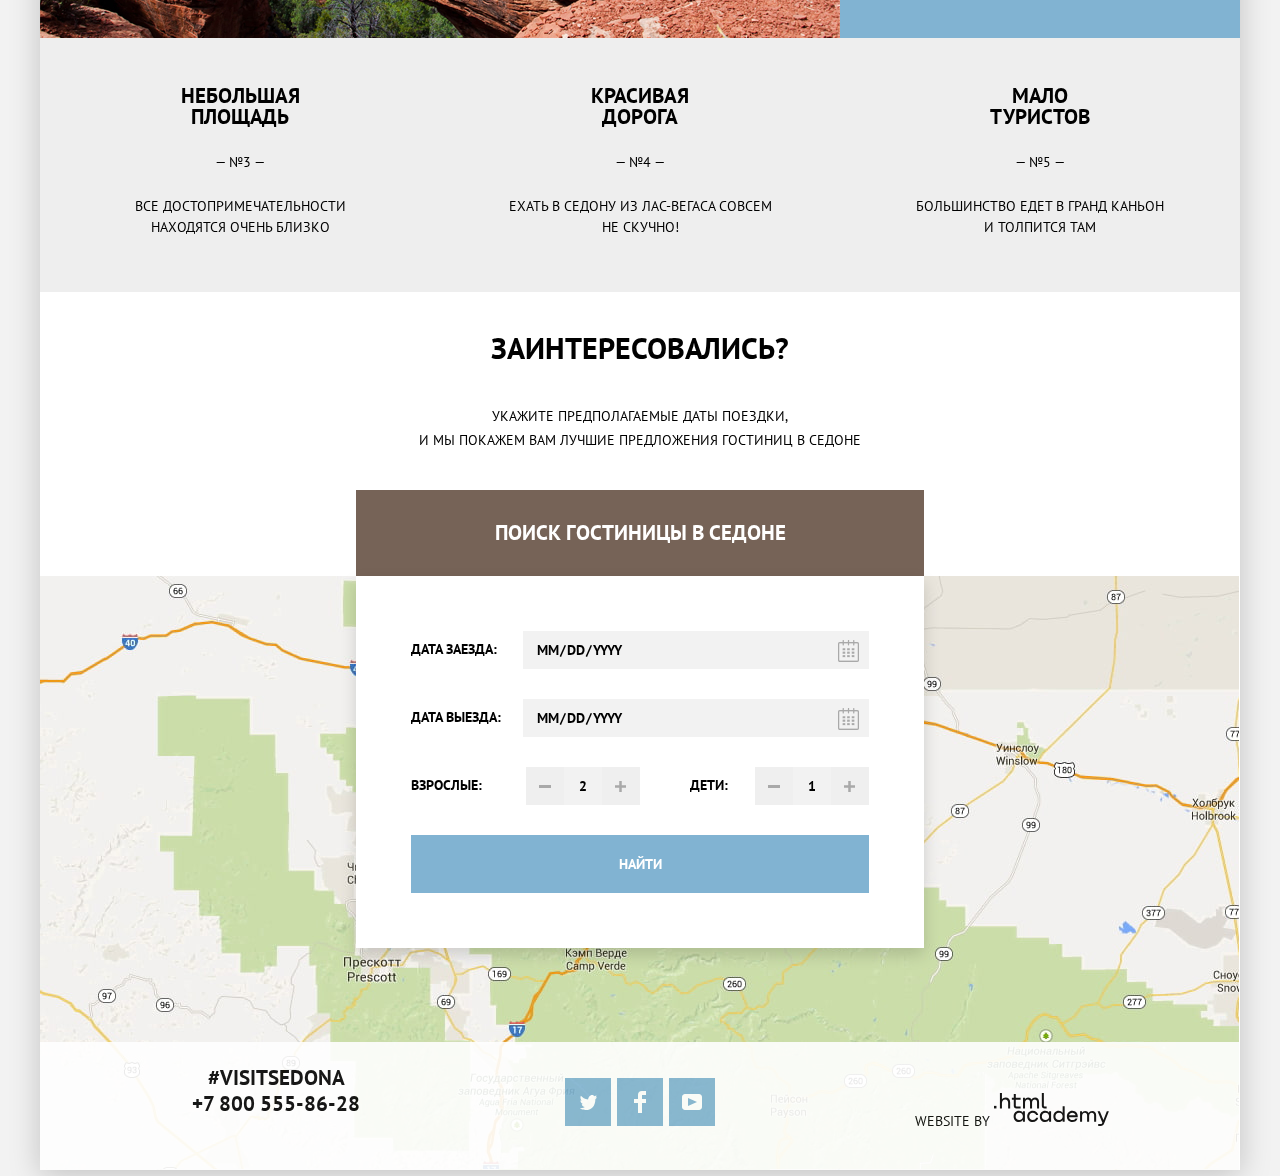
==== commit d0256ecd: "Вносит дополнительные изменения для доступности" ====
--- a/index.html
+++ b/index.html
@@ -105,8 +105,8 @@
         <h3>Заинтересовались?</h3>
         <p class="search-info">Укажите предполагаемые даты поездки,<br>и мы покажем вам лучшие предложения гостиниц в седоне</p>
         <div class="popup">
-          <a class="button modal-button" href="blank.html">Поиск гостиницы в Седоне</a>
-          <section class="modal">
+          <a class="button popup-button" href="blank.html">Поиск гостиницы в Седоне</a>
+          <section class="popup-form">
             <h2 class="visually-hidden">Форма поиска</h2>
             <form class="search-form" action="https://echo.htmlacademy.ru" method="post">
               <p class="search-form-date">
--- a/css/style.css
+++ b/css/style.css
@@ -15,13 +15,14 @@
   --button-third-activated: #5496bd;
   --nav-default: #766357;
   --nav-hover: #81b3d2;
-  --nav-focus: #000000;
+  --nav-active: #000000;
+  --nav-focus: #81b3d2;
   --list-item-header: #81b3d2;
   --list-item-bg: #eeeeee;
   --sorting-list-default: #81b3d2;
   --sorting-list-hover: #81b3d2;
-  --sorting-list-focus: #000000;
-  --sorting-list-active: #81b3d2;
+  --sorting-list-focus: #81b3d2;
+  --sorting-list-active: #000000;
   --catalog-name-hover: #81b3d2;
   --social-hover: #669ec0;
   --social-active: #5496bd;
@@ -115,7 +116,7 @@
 }
 
 .site-nav li {
-  width: 265px;
+  width: 229px;
 }
 
 .site-nav li:nth-child(3) {
@@ -142,10 +143,14 @@
 }
 .site-nav a:focus {
   color: var(--nav-focus);
+}
+
+.site-nav a:active {
+  color: var(--nav-active);
   opacity: 30%;
 }
 
-.site-nav a:default {
+.site-nav a.site-nav-active {
   color: var(--nav-default);
 }
 
@@ -158,7 +163,7 @@
 
 .container-header-img {
   padding: 76px 0;
-  background-color: #806969;
+  background-color: #bddbec;
   background-image: url("../img/bg.jpg");
   background-position: top center;
   background-repeat: no-repeat;
@@ -469,7 +474,7 @@
   background-image: url(../img/logo_htmlacademy-active.svg);
 }
 
-/* Modal */
+/* Popup */
 
 .popup {
   width: 568px;
@@ -478,7 +483,7 @@
   margin-top: 24px;
 }
 
-.modal-button {
+.popup-button {
   width: 100%;
   height: 100%;
   font-size: 21px;
@@ -491,15 +496,15 @@
   z-index: 301;
 }
 
-.modal-button:hover {
+.popup-button:hover {
   background-color: var(--button-second-hover);
 }
 
-.modal-button:active {
+.popup-button:active {
   background-color: var(--button-second-activated);
 }
 
-.modal {
+.popup-form {
   position: absolute;
   width: 100%;
   top: 100%;
@@ -516,7 +521,7 @@
   box-shadow: 0px 7px 15px rgba(0, 1, 1, 0.15);
 }
 
-/* Modal form */
+/* Popup form */
 
 .search-form {
   margin: 0;
@@ -742,7 +747,7 @@
 }
 
 .fieldset:nth-child(2) {
-  padding-left: 117px;
+  padding-left: 100px;
 }
 
 .filter-list label {
@@ -810,6 +815,10 @@
   background-position: 0 0;
 }
 
+.filter-checkbox:focus + label::before {
+  transform: scale(1.1);
+}
+
 .filter h3 {
   font-size: 16px;
   line-height: 21px;
@@ -819,7 +828,7 @@
 
 .catalog-filter {
   display: grid;
-  grid-template-columns: 54px 485px 1fr;
+  grid-template-columns: 154px 485px 1fr;
   padding: 26px 73px 31px 72px;
 }
 
@@ -880,7 +889,8 @@
   cursor: pointer;
 }
 
-.toggle:hover {
+.toggle:hover,
+.toggle:focus {
   position: absolute;
   top: 10px;
   left: 0;
@@ -892,6 +902,7 @@
   border-radius: 50%;
   box-shadow: 0 2px 1px 0 var(--toggle);
   cursor: pointer;
+  outline: none;
 }
 
 .range-controls .toggle-min {
@@ -972,6 +983,11 @@
   color: var(--basic-black);
 }
 
+.filter-item-button:focus {
+  background-color: var(--basic-white);
+  color: var(--basic-black);
+}
+
 /* Catalog */
 
 .sorting {
@@ -1009,13 +1025,16 @@
 }
 
 .sorting-list .sorting-list-active {
-  color: var(--sorting-list-active);
+  color: var(--sorting-list-default);
+  text-decoration: none;
 }
 
 .sorting-list a {
-  color: var(--basic-black);
-  opacity: 30%;
+  color: #c6c6c6;
   padding-right: 32px;
+  text-decoration: underline;
+  text-decoration-style: dotted;
+  text-decoration-color: var(--sorting-list-hover);
 }
 
 .sorting-list a:hover {
@@ -1027,8 +1046,8 @@
   opacity: 100%;
 }
 
-.sorting-list a:default {
-  color: var(--sorting-list-default);
+.sorting-list a:active {
+  color: var(--sorting-list-active);
   opacity: 100%;
 }
 
@@ -1116,9 +1135,13 @@
 .catalog-item-name:hover {
   color: var(--catalog-name-hover);
 }
-.catalog-item-name:focus {
+.catalog-item-name:active {
   color: var(--basic-black);
   opacity: 30%;
+}
+
+.catalog-item-name:focus {
+  color: var(--catalog-name-hover);
 }
 
 .catalog-item-rating {
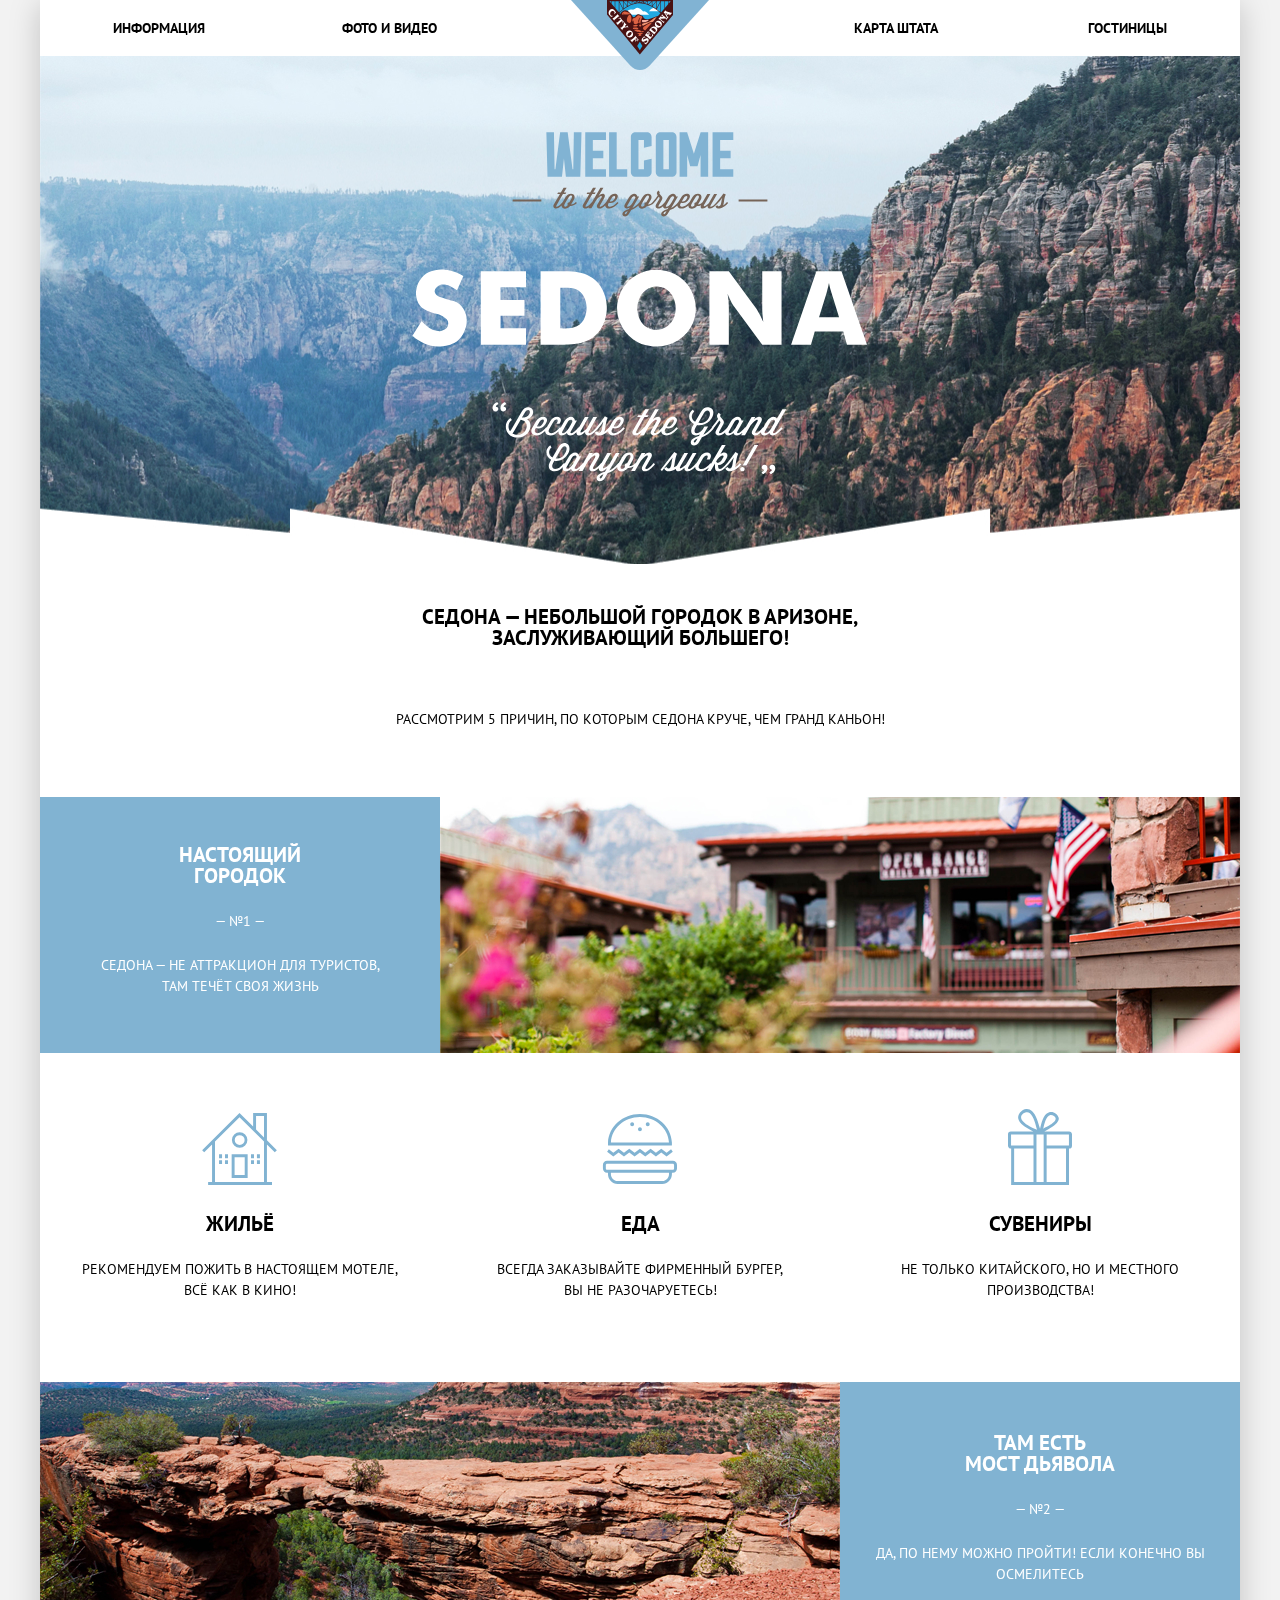
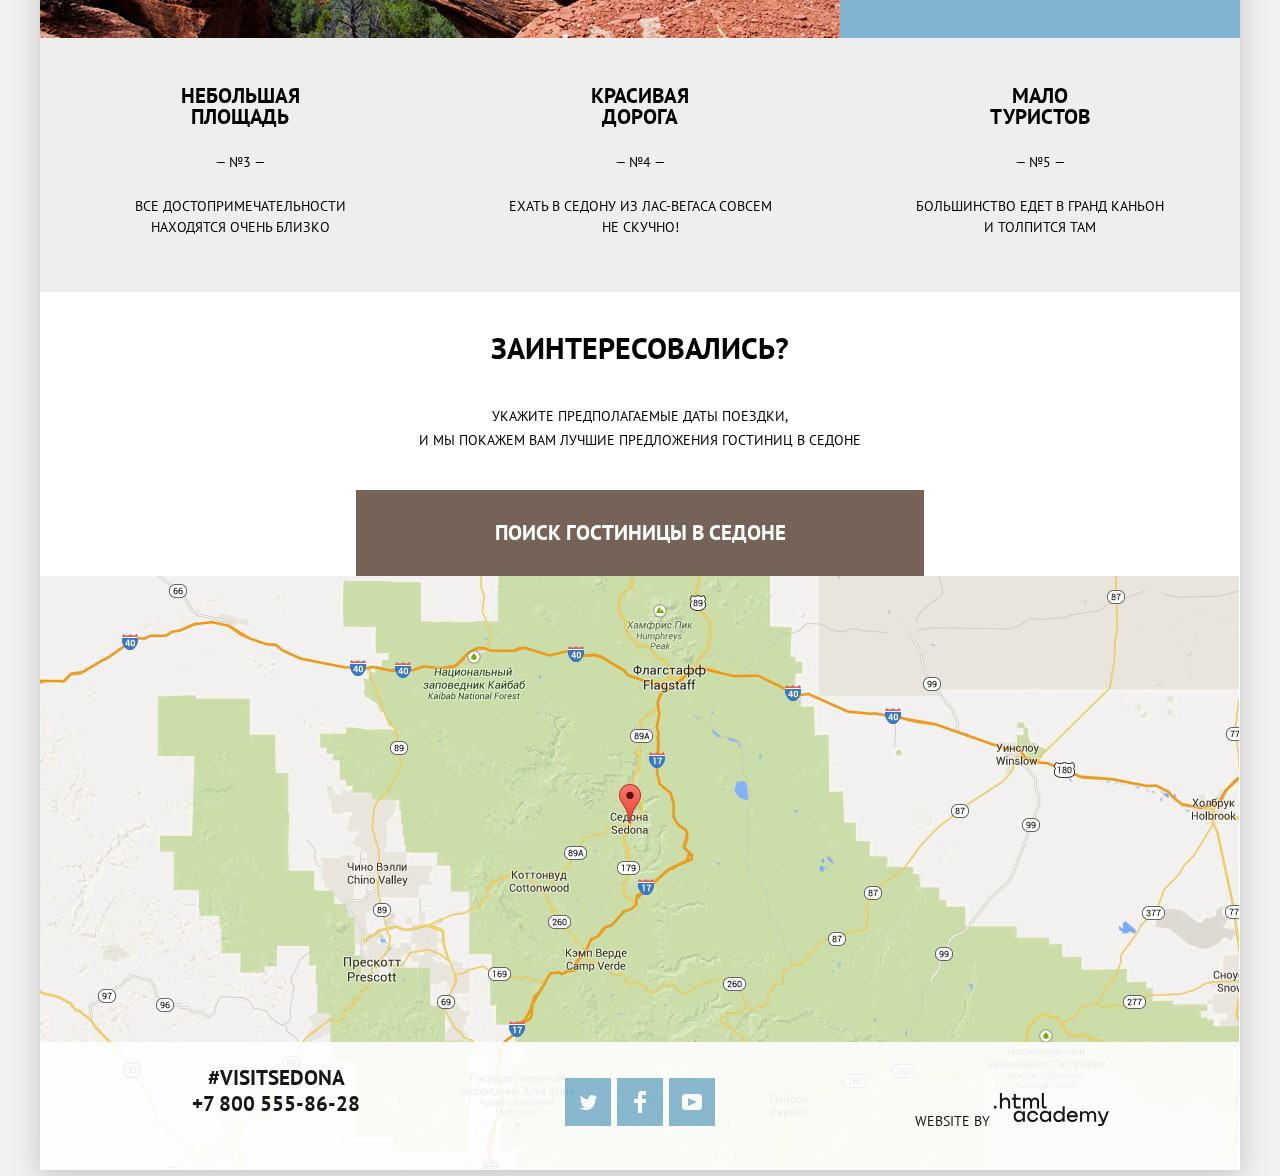
==== commit 5637e1fd: "Оживляем интерактивные элементы" ====
--- a/index.html
+++ b/index.html
@@ -105,17 +105,17 @@
         <h3>Заинтересовались?</h3>
         <p class="search-info">Укажите предполагаемые даты поездки,<br>и мы покажем вам лучшие предложения гостиниц в седоне</p>
         <div class="popup">
-          <a class="button popup-button" href="blank.html">Поиск гостиницы в Седоне</a>
+          <a class="button popup-button">Поиск гостиницы в Седоне</a>
           <section class="popup-form">
             <h2 class="visually-hidden">Форма поиска</h2>
             <form class="search-form" action="https://echo.htmlacademy.ru" method="post">
               <p class="search-form-date">
                 <label for="appointment-date">Дата заезда:</label>
-                <input id="appointment-date" type="date" name="date" placeholder="24 апреля 2017"> 
+                <input class="appointment" id="appointment-date" type="date" name="date" placeholder="24 апреля 2017"> 
               </p>
               <p class="search-form-date">
                 <label for="checkout-date">Дата выезда:</label>
-                <input id="checkout-date" type="date" name="date" placeholder="4 июля 2017">
+                <input class="checkout" id="checkout-date" type="date" name="date" placeholder="4 июля 2017">
               </p>
       
               <div class="search-form-appointment">
@@ -127,7 +127,7 @@
                       <rect width="12" height="3" fill="" />
                       </svg>
                     </button>
-                    <input id="appointment-name" type="number" name="grown" value="2" min="1">
+                    <input id="appointment-name" type="number" name="grown" value="1" min="1">
                     <button class="btn-plus" type="button">
                       <svg class="btn-plus-ico" width="11" height="11" viewBox="0 0 11 11" fill="none" xmlns="http://www.w3.org/2000/svg">
                         <path fill-rule="evenodd" clip-rule="evenodd" d="M4.23086 6.76932V11H6.76932V6.76932H11V4.23086H6.76932V0H4.23085V4.23086H0V6.76932H4.23086Z" fill="" />
@@ -144,7 +144,7 @@
                     <rect width="12" height="3" fill="" />
                     </svg>
                   </button>
-                  <input id="appointment-child" type="number" name="child" value="1" min="0">
+                  <input id="appointment-child" type="number" name="child" value="0" min="0">
                   <button class="btn-plus" type="button">
                     <svg class="btn-plus-ico" width="11" height="11" viewBox="0 0 11 11" fill="none" xmlns="http://www.w3.org/2000/svg">
                       <path fill-rule="evenodd" clip-rule="evenodd" d="M4.23086 6.76932V11H6.76932V6.76932H11V4.23086H6.76932V0H4.23085V4.23086H0V6.76932H4.23086Z" fill="" />
@@ -214,5 +214,6 @@
     </div>
     </footer>
   </div>
+  <script src="js/popup.js"></script>
   </body>
 </html>--- a/css/style.css
+++ b/css/style.css
@@ -519,6 +519,7 @@
   z-index: 300;
   transition: all 2s;
   box-shadow: 0px 7px 15px rgba(0, 1, 1, 0.15);
+  display: none;
 }
 
 /* Popup form */
@@ -715,6 +716,57 @@
   background-color: var(--button-first-activated);
 }
 
+.popup-show {
+  display: block;
+  animation: bounce 0.6s;
+}
+
+.popup-error {
+  animation: shake 0.6s;
+}
+
+/* Animations */
+
+@keyframes bounce {
+  0% {
+    transform: translateY(-372px);
+  }
+
+  70% {
+    transform: translateY(30px);
+  }
+
+  90% {
+    transform: translateY(-10px);
+  }
+
+  100% {
+    transform: translateY(0);
+  }
+}
+
+@keyframes shake {
+  0%,
+  100% {
+    transform: translateX(0);
+  }
+
+  10%,
+  30%,
+  50%,
+  70%,
+  90% {
+    transform: translateX(-10px);
+  }
+
+  20%,
+  40%,
+  60%,
+  80% {
+    transform: translateX(10px);
+  }
+}
+
 /* Filters */
 
 .filter {
@@ -755,20 +807,8 @@
   display: block;
   cursor: pointer;
   user-select: none;
-
   left: 41px;
   margin-top: 20px;
-}
-
-.filter-checkbox-on + label::before {
-  content: "";
-  position: absolute;
-  left: -41px;
-  top: 0;
-  width: 26px;
-  height: 23px;
-  background-image: url("../img/icon/checkbox-on.svg");
-  background-position: 0 0;
 }
 
 .filter-checkbox + label::before {
@@ -779,7 +819,7 @@
   width: 23px;
   height: 23px;
   background-image: url("../img/icon/checkbox-off.svg");
-  border-radius: 3px;
+  background-repeat: no-repeat;
 }
 
 .filter-checkbox:checked + label::before {
@@ -790,7 +830,7 @@
   width: 27px;
   height: 23px;
   background-image: url("../img/icon/checkbox-on.svg");
-  background-position: 0 0;
+  background-repeat: no-repeat;
 }
 
 .filter-checkbox:disabled:checked + label::before {
@@ -801,7 +841,7 @@
   width: 27px;
   height: 23px;
   background-image: url("../img/icon/checkbox-on-disabled.svg");
-  background-position: 0 0;
+  background-repeat: no-repeat;
 }
 
 .filter-checkbox:disabled + label::before {
@@ -812,7 +852,7 @@
   width: 23px;
   height: 23px;
   background-image: url("../img/icon/checkbox-off-disabled.svg");
-  background-position: 0 0;
+  background-repeat: no-repeat;
 }
 
 .filter-checkbox:focus + label::before {
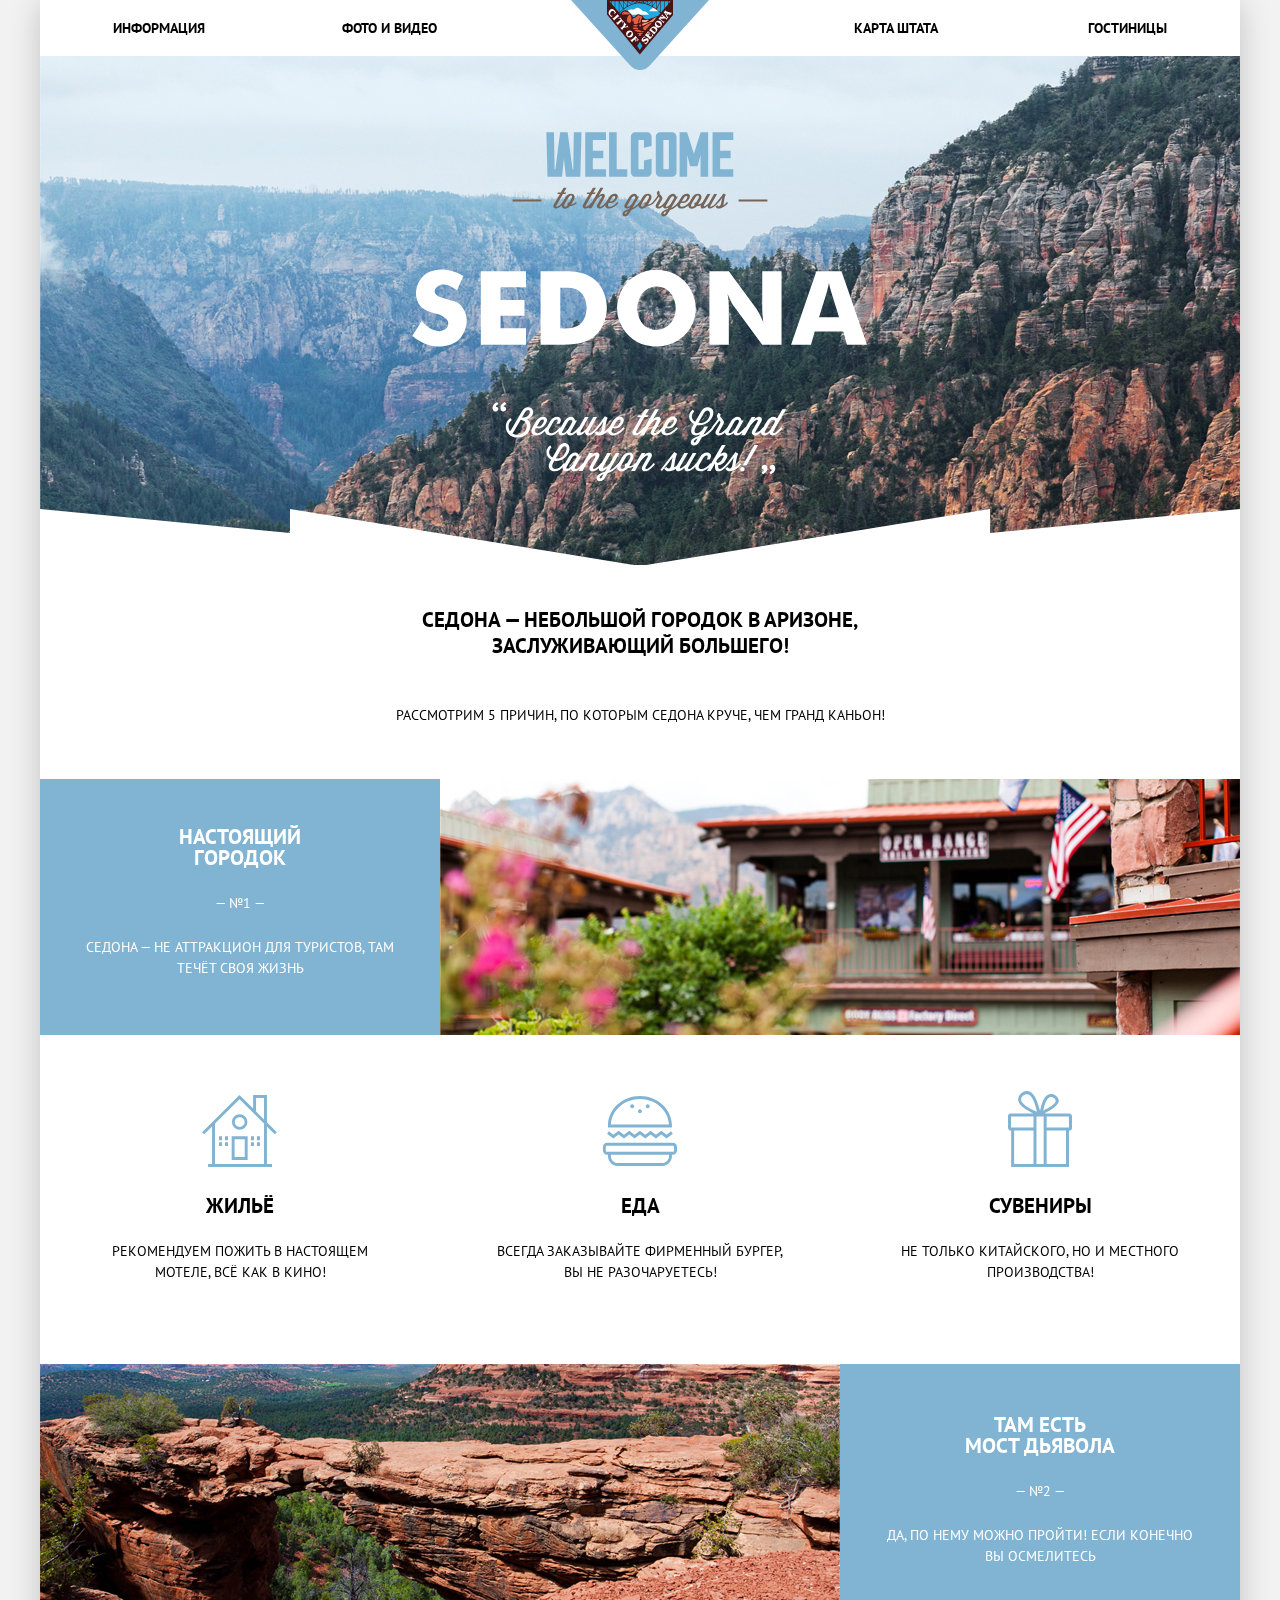
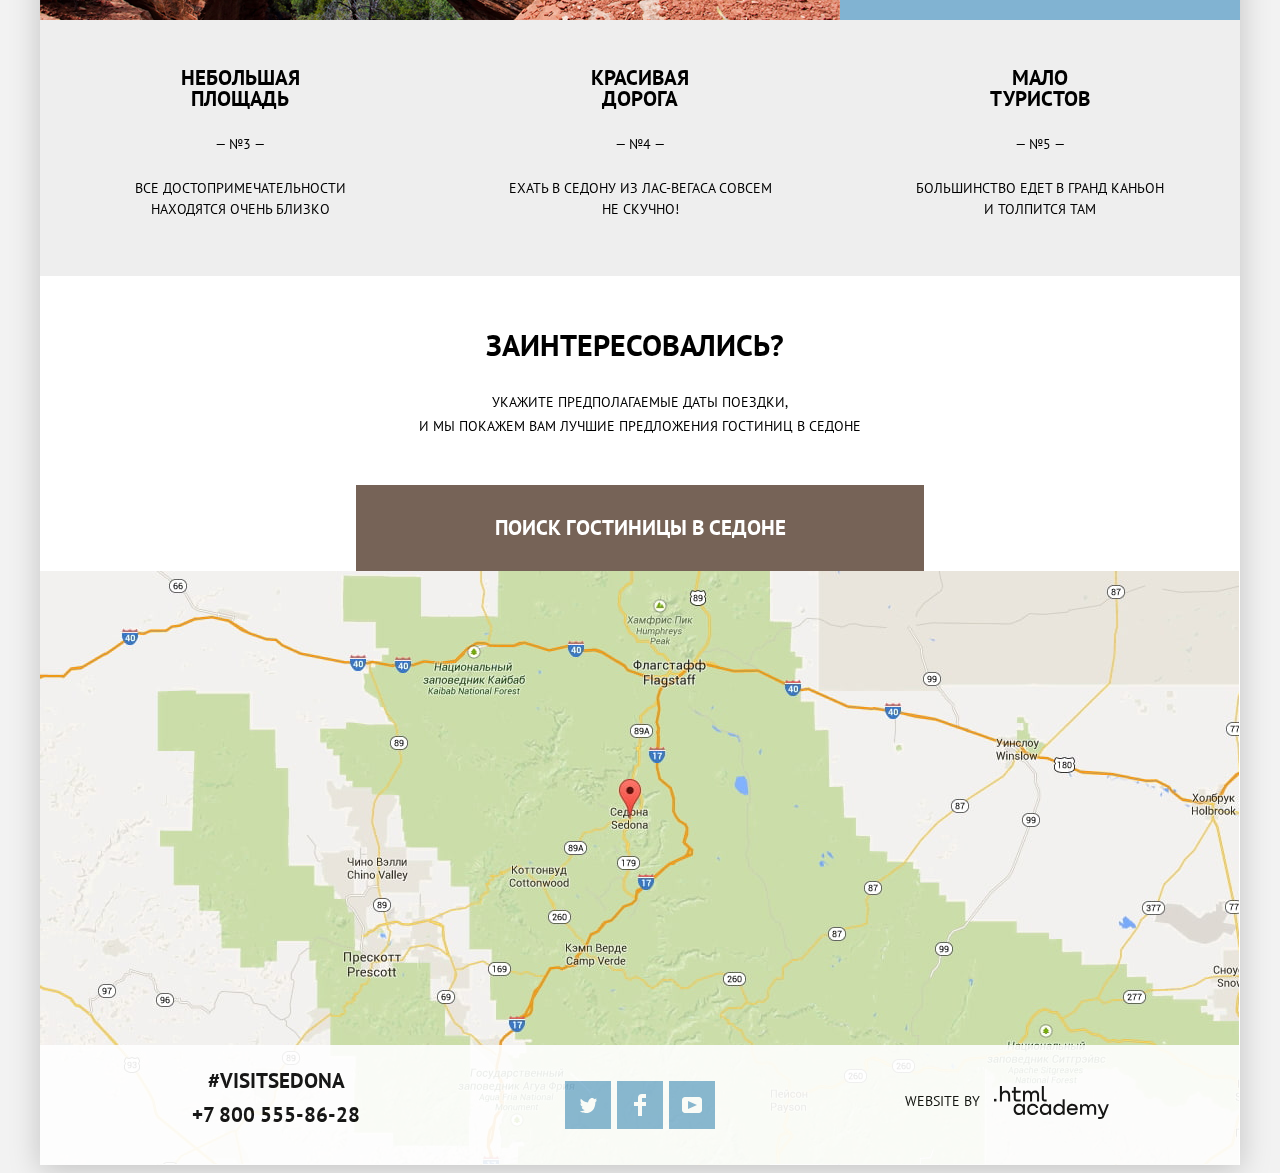
==== commit d44406a4: "Исправляет ошибки на главной" ====
--- a/index.html
+++ b/index.html
@@ -45,7 +45,7 @@
             <div>
             <h3>Настоящий <br> городок</h3>
             <p>— №1 —</p>
-            <p class="feature-item-left-p">Седона — не аттракцион для туристов,<br>там течёт своя жизнь</p>
+            <p class="feature-item-left-p">Седона — не аттракцион для туристов, там<br>течёт своя жизнь</p>
             </div>
             <div>
               <img class="as" src="img/cause-1.jpg" width="800" height="256" alt="Одно из зданий города. На заднем фоне горы окружающие Седону.">
@@ -56,7 +56,7 @@
               <li class="feature-item">
                 <h3 class="feature-item-icon icon-left">Жильё</h3>
                 
-                <p class="feature-item-p">Рекомендуем пожить в настоящем мотеле,<br>всё как в кино!</p>
+                <p class="feature-item-p">Рекомендуем пожить в настоящем<br>мотеле, всё как в кино!</p>
               </li>
               <li class="feature-item">
                 <h3 class="feature-item-icon icon-middle">Еда</h3>
@@ -75,7 +75,7 @@
             <div>
               <h3>Там есть <br> Мост дьявола</h3>
               <p>— №2 —</p>
-              <p class="feature-item-right-p">Да, по нему можно пройти! Если конечно вы осмелитесь</p>
+              <p class="feature-item-right-p">Да, по нему можно пройти! Если конечно<br>вы осмелитесь</p>
             </div>
           </li>
           <li>
@@ -111,20 +111,42 @@
             <form class="search-form" action="https://echo.htmlacademy.ru" method="post">
               <p class="search-form-date">
                 <label for="appointment-date">Дата заезда:</label>
-                <input class="appointment" id="appointment-date" type="date" name="date" placeholder="24 апреля 2017"> 
+                <input class="appointment" id="appointment-date" type="text" name="date" placeholder="24 апреля 2017">
+                <button class="calendar-button" type="button" name="date">
+                  <svg aria-hidden="true" width="21" height="23" viewBox="0 0 21 23" fill="none"
+                    xmlns="http://www.w3.org/2000/svg">
+                    <path fill-rule="evenodd" clip-rule="evenodd"
+                      d="M16.406 3.02498H19.251C20.217 3.02498 21 3.84698 21 4.86198V21.164C21 22.179 20.217 23 19.251 23H1.75C0.784 23 0 22.179 0 21.164V4.86198C0 3.84698 0.784 3.02498 1.75 3.02498H4.593V1.64798C4.593 1.26698 4.887 0.958984 5.25 0.958984C5.612 0.958984 5.906 1.26698 5.906 1.64798V3.02498H9.844V1.64798C9.844 1.26698 10.138 0.958984 10.501 0.958984C10.862 0.958984 11.156 1.26698 11.156 1.64798V3.02498H15.094V1.64798C15.094 1.26698 15.387 0.958984 15.75 0.958984C16.112 0.958984 16.406 1.26698 16.406 1.64798V3.02498ZM19.5646 21.484C19.6466 21.3979 19.691 21.2828 19.688 21.164H19.689V4.86198C19.689 4.60898 19.493 4.40298 19.252 4.40298H16.407V5.78098C16.407 6.16198 16.113 6.46998 15.751 6.46998C15.388 6.46998 15.095 6.16198 15.095 5.78098V4.40298H11.157V5.78098C11.157 6.16198 10.863 6.46998 10.502 6.46998C10.139 6.46998 9.845 6.16198 9.845 5.78098V4.40298H5.907V5.78098C5.907 6.16198 5.613 6.46998 5.251 6.46998C4.888 6.46998 4.594 6.16198 4.594 5.78098V4.40298H1.75C1.50263 4.40953 1.30696 4.61458 1.312 4.86198V21.164C1.30696 21.4114 1.50263 21.6164 1.75 21.623H19.251C19.3698 21.6201 19.4826 21.5701 19.5646 21.484Z"
+                      fill="#A9A9A9" />
+                    <path fill-rule="evenodd" clip-rule="evenodd"
+                      d="M4.59399 9.22498H7.21899V11.291H4.59399V9.22498ZM4.59399 12.668H7.21899V14.735H4.59399V12.668ZM7.21899 16.112H4.59399V18.178H7.21899V16.112ZM9.18799 16.112H11.813V18.178H9.18799V16.112ZM11.813 12.668H9.18799V14.735H11.813V12.668ZM9.18799 9.22498H11.813V11.291H9.18799V9.22498ZM16.406 16.112H13.781V18.178H16.406V16.112ZM13.781 12.668H16.406V14.735H13.781V12.668ZM16.406 9.22498H13.781V11.291H16.406V9.22498Z"
+                      fill="#A9A9A9" />
+                  </svg>
+                </button>
               </p>
               <p class="search-form-date">
                 <label for="checkout-date">Дата выезда:</label>
-                <input class="checkout" id="checkout-date" type="date" name="date" placeholder="4 июля 2017">
+                <input class="appointment" id="checkout-date" type="text" name="date" placeholder="4 июля 2017">
+                <button class="calendar-button" type="button" name="date">
+                  <svg aria-hidden="true" width="21" height="23" viewBox="0 0 21 23" fill="none"
+                    xmlns="http://www.w3.org/2000/svg">
+                    <path fill-rule="evenodd" clip-rule="evenodd"
+                      d="M16.406 3.02498H19.251C20.217 3.02498 21 3.84698 21 4.86198V21.164C21 22.179 20.217 23 19.251 23H1.75C0.784 23 0 22.179 0 21.164V4.86198C0 3.84698 0.784 3.02498 1.75 3.02498H4.593V1.64798C4.593 1.26698 4.887 0.958984 5.25 0.958984C5.612 0.958984 5.906 1.26698 5.906 1.64798V3.02498H9.844V1.64798C9.844 1.26698 10.138 0.958984 10.501 0.958984C10.862 0.958984 11.156 1.26698 11.156 1.64798V3.02498H15.094V1.64798C15.094 1.26698 15.387 0.958984 15.75 0.958984C16.112 0.958984 16.406 1.26698 16.406 1.64798V3.02498ZM19.5646 21.484C19.6466 21.3979 19.691 21.2828 19.688 21.164H19.689V4.86198C19.689 4.60898 19.493 4.40298 19.252 4.40298H16.407V5.78098C16.407 6.16198 16.113 6.46998 15.751 6.46998C15.388 6.46998 15.095 6.16198 15.095 5.78098V4.40298H11.157V5.78098C11.157 6.16198 10.863 6.46998 10.502 6.46998C10.139 6.46998 9.845 6.16198 9.845 5.78098V4.40298H5.907V5.78098C5.907 6.16198 5.613 6.46998 5.251 6.46998C4.888 6.46998 4.594 6.16198 4.594 5.78098V4.40298H1.75C1.50263 4.40953 1.30696 4.61458 1.312 4.86198V21.164C1.30696 21.4114 1.50263 21.6164 1.75 21.623H19.251C19.3698 21.6201 19.4826 21.5701 19.5646 21.484Z"
+                      fill="#A9A9A9" />
+                    <path fill-rule="evenodd" clip-rule="evenodd"
+                      d="M4.59399 9.22498H7.21899V11.291H4.59399V9.22498ZM4.59399 12.668H7.21899V14.735H4.59399V12.668ZM7.21899 16.112H4.59399V18.178H7.21899V16.112ZM9.18799 16.112H11.813V18.178H9.18799V16.112ZM11.813 12.668H9.18799V14.735H11.813V12.668ZM9.18799 9.22498H11.813V11.291H9.18799V9.22498ZM16.406 16.112H13.781V18.178H16.406V16.112ZM13.781 12.668H16.406V14.735H13.781V12.668ZM16.406 9.22498H13.781V11.291H16.406V9.22498Z"
+                      fill="#A9A9A9" />
+                  </svg>
+                </button>
               </p>
       
               <div class="search-form-appointment">
-                <p class="search-form-type">
+                <div class="search-form-type">
                   <label for="appointment-name">Взрослые:</label>
                   <div class="appointment-input">
                     <button class="btn-minus" type="button">
                       <svg class="btn-minus-ico" width="12" height="3" viewBox="0 0 12 3" fill="none" xmlns="http://www.w3.org/2000/svg">
-                      <rect width="12" height="3" fill="" />
+                      <rect width="12" height="3" fill=""/>
                       </svg>
                     </button>
                     <input id="appointment-name" type="number" name="grown" value="1" min="1">
@@ -134,24 +156,21 @@
                       </svg>
                     </button>
                   </div>
-                </p>
-             
-                <p class="search-form-type">
-                <label for="appointment-child">Дети:</label>
-                <div class="appointment-input">
-                  <button class="btn-minus" type="button">
-                    <svg class="btn-minus-ico" width="12" height="3" viewBox="0 0 12 3" fill="none" xmlns="http://www.w3.org/2000/svg">
-                    <rect width="12" height="3" fill="" />
-                    </svg>
-                  </button>
-                  <input id="appointment-child" type="number" name="child" value="0" min="0">
-                  <button class="btn-plus" type="button">
-                    <svg class="btn-plus-ico" width="11" height="11" viewBox="0 0 11 11" fill="none" xmlns="http://www.w3.org/2000/svg">
-                      <path fill-rule="evenodd" clip-rule="evenodd" d="M4.23086 6.76932V11H6.76932V6.76932H11V4.23086H6.76932V0H4.23085V4.23086H0V6.76932H4.23086Z" fill="" />
-                    </svg>
+                  <label for="appointment-child">Дети:</label>
+                  <div class="appointment-input">
+                    <button class="btn-minus" type="button">
+                      <svg class="btn-minus-ico" width="12" height="3" viewBox="0 0 12 3" fill="none" xmlns="http://www.w3.org/2000/svg">
+                      <rect width="12" height="3" fill="" />
+                      </svg>
+                    </button>
+                    <input id="appointment-child" type="number" name="child" value="0" min="0">
+                    <button class="btn-plus" type="button">
+                      <svg class="btn-plus-ico" width="11" height="11" viewBox="0 0 11 11" fill="none" xmlns="http://www.w3.org/2000/svg">
+                        <path fill-rule="evenodd" clip-rule="evenodd" d="M4.23086 6.76932V11H6.76932V6.76932H11V4.23086H6.76932V0H4.23085V4.23086H0V6.76932H4.23086Z" fill="" />
+                      </svg>
                   </button>
                 </div>
-                </p>
+                </div>
               </div>
               <button class="button search-button" type="submit">Найти</button>
             </form>
@@ -170,10 +189,8 @@
       <div class="container">
       <section class="footer-contacts">
         <h2 class="visually-hidden">Телефон</h2>
-        <p>
-          #visitSEDONA<br>
-          <a  class="footer-phone" href="tel:+78005558628">+7 800 555-86-28</a>
-        </p>
+        <p>#visitSEDONA<br></p>
+        <a class="footer-phone" href="tel:+78005558628">+7 800 555-86-28</a>
       </section>
       <section class="footer-social">
         <h2 class="visually-hidden">Социальные сети</h2>
@@ -207,10 +224,10 @@
           </li>
         </ul>
       </section>
-      <p class="footer-copyright">
-        Website by
-        <a  class="footer-copy footer-copy_logo" href="https://htmlacademy.ru/intensive/htmlcss"></a>
-      </p>
+      <div class="footer-copyright">
+        <p>Website by</p>
+        <a class="footer-copy footer-copy_logo" href="https://htmlacademy.ru/intensive/htmlcss"></a>
+      </div>
     </div>
     </footer>
   </div>
--- a/css/style.css
+++ b/css/style.css
@@ -30,6 +30,8 @@
   --basic-gray: #e5e5e5;
   --sorting-control-hover: #000000;
   --sorting-control-active: #81b3d2;
+  --calendar-hover: #000000;
+  --calendar-active: #81b3d2;
   --number-btn-grey: #a9a9a9;
   --number-btn-blue: #81b3d2;
 
@@ -159,6 +161,8 @@
   flex-direction: column;
   align-items: stretch;
   text-align: center;
+  margin: 0;
+  line-height: 26px;
 }
 
 .container-header-img {
@@ -171,19 +175,25 @@
 
 .container-header h1 {
   font-size: 21px;
-  margin: 42px 10px;
+  padding-top: 41px;
+  margin: 0 auto;
 }
 
 .container-header p {
-  line-height: 26px;
-  margin: 16px 10px 51px;
+  padding-top: 43px;
+  margin: 0 auto;
 }
 
 /* Features */
+
+.features {
+  margin-top: 51px;
+}
 
 .features-list {
   list-style: none;
   padding: 0;
+  margin: 0;
 }
 
 .features-list-body {
@@ -243,6 +253,7 @@
 
 .feature-item-bg {
   background-color: var(--list-item-bg);
+  height: 256px;
 }
 
 .feature-item .feature-item-p {
@@ -317,17 +328,25 @@
   display: flex;
   flex-direction: column;
   align-items: center;
-  line-height: 24px;
+  justify-content: center;
+  margin: 0;
+  padding: 0;
 }
 
 .search h3 {
   font-size: 30px;
   font-weight: 700;
+  line-height: 24px;
+  padding: 0;
+  margin: 57px auto 33px 446px;
 }
 
 .search-info {
+  height: 95px;
   font-size: 14px;
   text-align: center;
+  line-height: 24px;
+  margin: 0;
 }
 
 /* Button */
@@ -357,6 +376,7 @@
 
 .main-footer {
   width: 100%;
+  height: 120px;
   line-height: 26px;
   background-position: 0 0;
   background-repeat: repeat;
@@ -395,6 +415,7 @@
 .footer-contacts p {
   margin: 0;
   padding: 0;
+  padding-bottom: 8px;
 }
 
 .footer-contacts a {
@@ -413,9 +434,15 @@
 }
 
 .footer-copyright {
-  justify-self: end;
-  align-self: end;
+  display: grid;
+  grid-template-columns: 1fr 1fr;
   padding-right: 131px;
+  justify-self: right;
+  align-self: center;
+}
+
+.footer-copyright p {
+  padding: 2px 0 0 26px;
 }
 
 /* Social button */
@@ -480,7 +507,7 @@
   width: 568px;
   height: 86px;
   position: relative;
-  margin-top: 24px;
+  margin: 0;
 }
 
 .popup-button {
@@ -523,6 +550,52 @@
 }
 
 /* Popup form */
+
+.appointment {
+  padding-top: 7px;
+  padding-bottom: 9px;
+  padding-left: 14px;
+  margin-bottom: 30px;
+  width: 346px;
+  font: inherit;
+  font-weight: inherit;
+  text-transform: uppercase;
+  background: #f2f2f2;
+  border: none;
+  box-sizing: border-box;
+}
+
+.appointment:hover {
+  background: #ebebeb;
+  border: none;
+}
+
+.appointment:focus {
+  background: var(--basic-white);
+  outline: 2px solid #e5e5e5;
+}
+
+.calendar-button {
+  position: absolute;
+  top: 5px;
+  right: 5px;
+  border: none;
+  background: none;
+  box-shadow: none;
+  cursor: pointer;
+}
+
+.calendar-button:hover path {
+  fill: var(--calendar-hover);
+}
+
+.calendar-button:focus path {
+  fill: var(--calendar-hover);
+}
+
+.calendar-button:active path {
+  fill: var(--calendar-active);
+}
 
 .search-form {
   margin: 0;
@@ -580,9 +653,10 @@
 
 .search-form-type {
   display: flex;
-  width: 25%;
-  margin-top: 0;
-  margin-bottom: 0;
+  justify-content: space-between;
+  margin: 0 0 54px;
+  width: 458px;
+  box-sizing: border-box;
 }
 
 .search-form-appointment label {
@@ -675,30 +749,6 @@
 input[type="number"]:focus {
   background: #ffffff;
   border: 2px solid #e5e5e5;
-}
-
-input[type="date"] {
-  background: #f2f2f2 url(../img/calendar.png) 97% 50% no-repeat;
-  background-size: 21px;
-}
-
-input[type="date"]:hover {
-  background: #ebebeb url(../img/calendar-hover.png) 97% 50% no-repeat;
-  background-size: 21px;
-}
-
-input[type="date"]:focus {
-  background: #ffffff url(../img/calendar-active.png) 97% 50% no-repeat;
-  background-size: 21px;
-  border: 2px solid #e5e5e5;
-  outline: none;
-}
-
-[type="date"]::-webkit-inner-spin-button {
-  display: none;
-}
-[type="date"]::-webkit-calendar-picker-indicator {
-  opacity: 0;
 }
 
 .search-button {
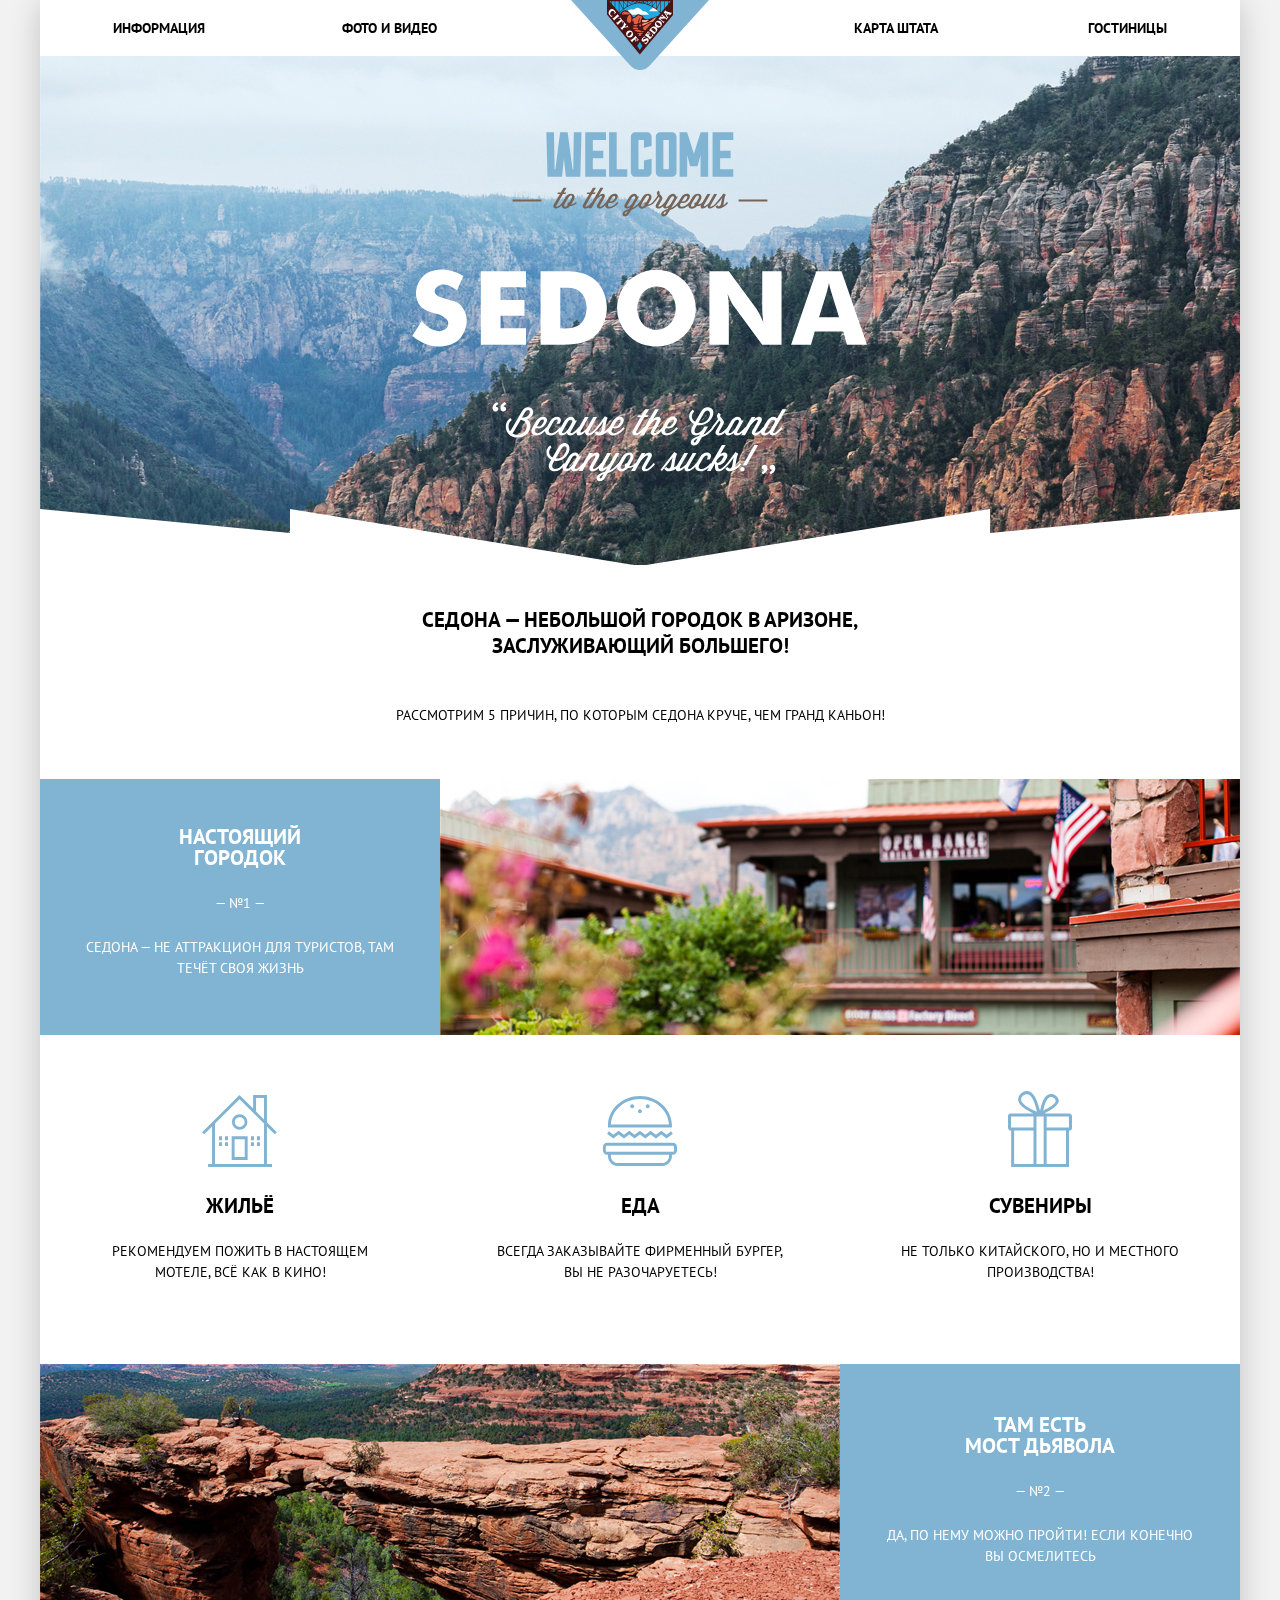
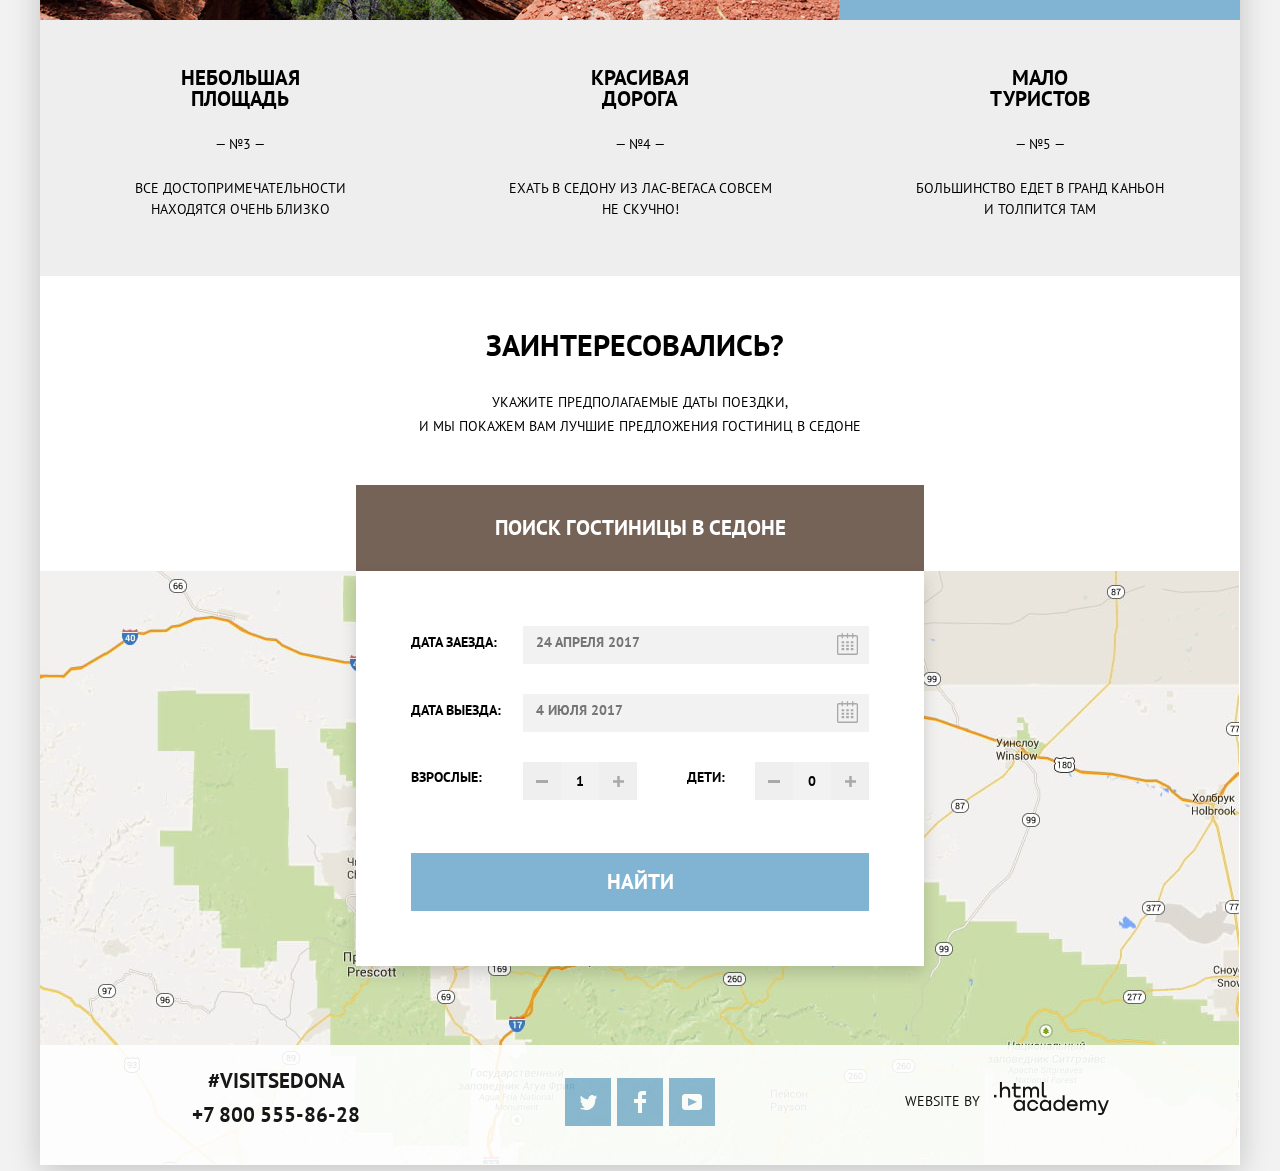
==== commit 717d1315: "Исправление ошибок после первой проверки" ====
--- a/index.html
+++ b/index.html
@@ -106,7 +106,7 @@
         <p class="search-info">Укажите предполагаемые даты поездки,<br>и мы покажем вам лучшие предложения гостиниц в седоне</p>
         <div class="popup">
           <a class="button popup-button">Поиск гостиницы в Седоне</a>
-          <section class="popup-form">
+          <section class="popup-form popup-show">
             <h2 class="visually-hidden">Форма поиска</h2>
             <form class="search-form" action="https://echo.htmlacademy.ru" method="post">
               <p class="search-form-date">
@@ -143,7 +143,7 @@
               <div class="search-form-appointment">
                 <div class="search-form-type">
                   <label for="appointment-name">Взрослые:</label>
-                  <div class="appointment-input">
+                  <div class="appointment-input-adult">
                     <button class="btn-minus" type="button">
                       <svg class="btn-minus-ico" width="12" height="3" viewBox="0 0 12 3" fill="none" xmlns="http://www.w3.org/2000/svg">
                       <rect width="12" height="3" fill=""/>
@@ -157,7 +157,7 @@
                     </button>
                   </div>
                   <label for="appointment-child">Дети:</label>
-                  <div class="appointment-input">
+                  <div class="appointment-input-child">
                     <button class="btn-minus" type="button">
                       <svg class="btn-minus-ico" width="12" height="3" viewBox="0 0 12 3" fill="none" xmlns="http://www.w3.org/2000/svg">
                       <rect width="12" height="3" fill="" />
@@ -231,6 +231,6 @@
     </div>
     </footer>
   </div>
-  <script src="js/popup.js"></script>
+  <script src="js/popup_min.js"></script>
   </body>
 </html>--- a/css/style.css
+++ b/css/style.css
@@ -387,10 +387,8 @@
 }
 
 .inner-footer {
-  width: 100%;
+  height: 120px;
   line-height: 26px;
-  background-position: 0 0;
-  background-repeat: repeat;
   background-color: var(--basic-white);
 }
 
@@ -442,7 +440,21 @@
 }
 
 .footer-copyright p {
-  padding: 2px 0 0 26px;
+  padding: 6px 0 0 26px;
+}
+
+.inner-footer .footer-copyright {
+  display: grid;
+  height: 28px;
+  grid-template-columns: 1fr 1fr;
+  padding-right: 131px;
+  justify-self: right;
+  align-self: center;
+}
+
+.inner-footer .footer-copyright p {
+  padding: 0px;
+  margin: 8px 0 0 26px;
 }
 
 /* Social button */
@@ -457,11 +469,11 @@
 }
 
 .footer-social-icon li {
-  padding-top: 13px;
+  padding-top: 10px;
 }
 
 .social-link {
-  display: inline-block;
+  display: block;
   text-align: center;
   width: 46px;
   height: 48px;
@@ -483,7 +495,7 @@
 }
 
 .footer-copy {
-  display: inline-block;
+  display: block;
   width: 115px;
   height: 33px;
   margin: 0;
@@ -552,9 +564,9 @@
 /* Popup form */
 
 .appointment {
-  padding-top: 7px;
+  padding-top: 3px;
   padding-bottom: 9px;
-  padding-left: 14px;
+  padding-left: 13px;
   margin-bottom: 30px;
   width: 346px;
   font: inherit;
@@ -619,7 +631,7 @@
   display: block;
   margin-bottom: 9px;
   font-size: 14px;
-  line-height: 36px;
+  line-height: 32px;
   font-weight: bold;
 }
 
@@ -646,7 +658,7 @@
   margin: auto;
   width: 100%;
   margin-top: 0;
-  margin-bottom: 30px;
+  margin-bottom: 53px;
   height: 38px;
   position: relative;
 }
@@ -662,7 +674,7 @@
 .search-form-appointment label {
   margin-bottom: 9px;
   font-size: 14px;
-  line-height: 36px;
+  line-height: 30px;
   vertical-align: middle;
   font-weight: 700;
   margin-left: 53px;
@@ -685,8 +697,14 @@
   font-weight: 700;
 }
 
-.appointment-input {
-  display: flex;
+.appointment-input-adult {
+  display: flex;
+  padding-left: 41px;
+}
+
+.appointment-input-child {
+  display: flex;
+  padding-left: 30px;
 }
 
 .btn-minus {
@@ -754,6 +772,7 @@
 .search-button {
   width: 458px;
   height: 58px;
+  font-size: 21px;
   background-color: var(--button-first-default);
   justify-self: center;
 }
@@ -840,12 +859,17 @@
 
 .filter-list {
   list-style: none;
-  line-height: 22px;
+  font-size: 14px;
+  line-height: 21px;
   margin: 0;
   padding: 0;
   display: flex;
   flex-direction: column;
   justify-content: space-between;
+}
+
+.filter-list li {
+  padding: 3px 0;
 }
 
 .fieldset:nth-child(2) {
@@ -946,8 +970,7 @@
   height: 10px;
   padding: 0;
   margin: 0;
-  margin-bottom: 20px;
-  padding-right: 20px;
+  margin-bottom: 24px;
   padding-left: 0;
   padding-top: 20px;
   border-radius: 2px;
@@ -960,7 +983,7 @@
 }
 
 .range-controls .bar {
-  width: 248px;
+  width: 255px;
   height: 2px;
   background: var(--basic-white);
 }
@@ -1000,7 +1023,7 @@
 }
 
 .range-controls .toggle-max {
-  left: 244px;
+  left: 252px;
 }
 
 .price-controls {
@@ -1017,8 +1040,8 @@
 .price-controls::before {
   content: "";
   position: absolute;
-  left: 157px;
-  top: 7px;
+  left: 159px;
+  top: 8px;
   width: 2px;
   height: 22px;
   background-color: var(--basic-white);
@@ -1043,10 +1066,14 @@
   -webkit-appearance: none;
 }
 
-.min-price,
+.min-price {
+  padding-top: 7px;
+  padding-left: 46px;
+}
+
 .max-price {
   padding-top: 7px;
-  padding-left: 40px;
+  padding-left: 25px;
 }
 
 .filter-item-button {
@@ -1104,13 +1131,14 @@
   line-height: 18px;
   margin: 0;
   padding-right: 40px;
+  padding-top: 2px;
 }
 
 .sorting-list {
   display: flex;
   justify-content: flex-start;
   list-style: none;
-  padding: 0;
+  padding: 4px 0 0;
   margin: 0;
 }
 
@@ -1146,7 +1174,7 @@
   width: 34px;
   list-style: none;
   justify-content: space-between;
-  padding: 0;
+  padding: 7px 0 0;
   margin: 0;
 }
 
@@ -1240,6 +1268,7 @@
   flex-direction: column;
   justify-content: space-between;
   color: var(--special-catalog);
+  padding-top: 5px;
 }
 
 .catalog-item-rating p:nth-child(2) {
